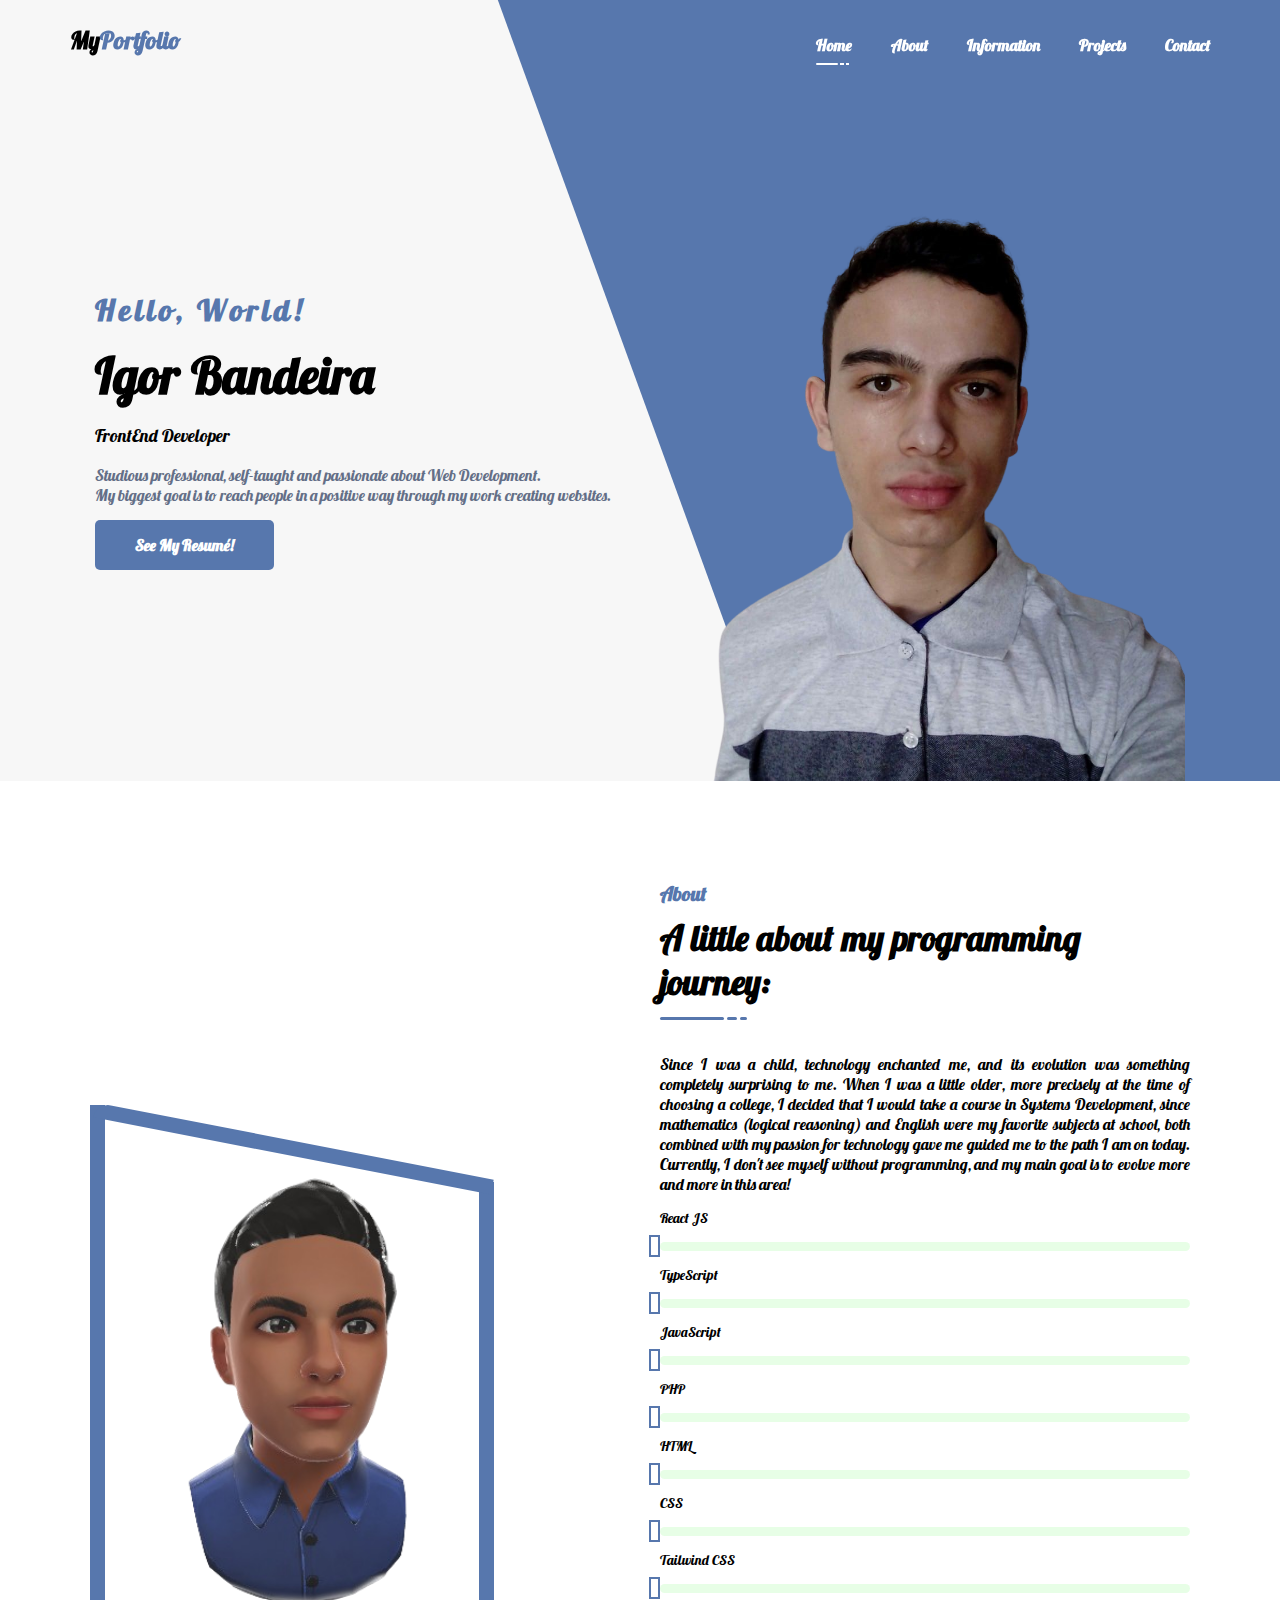
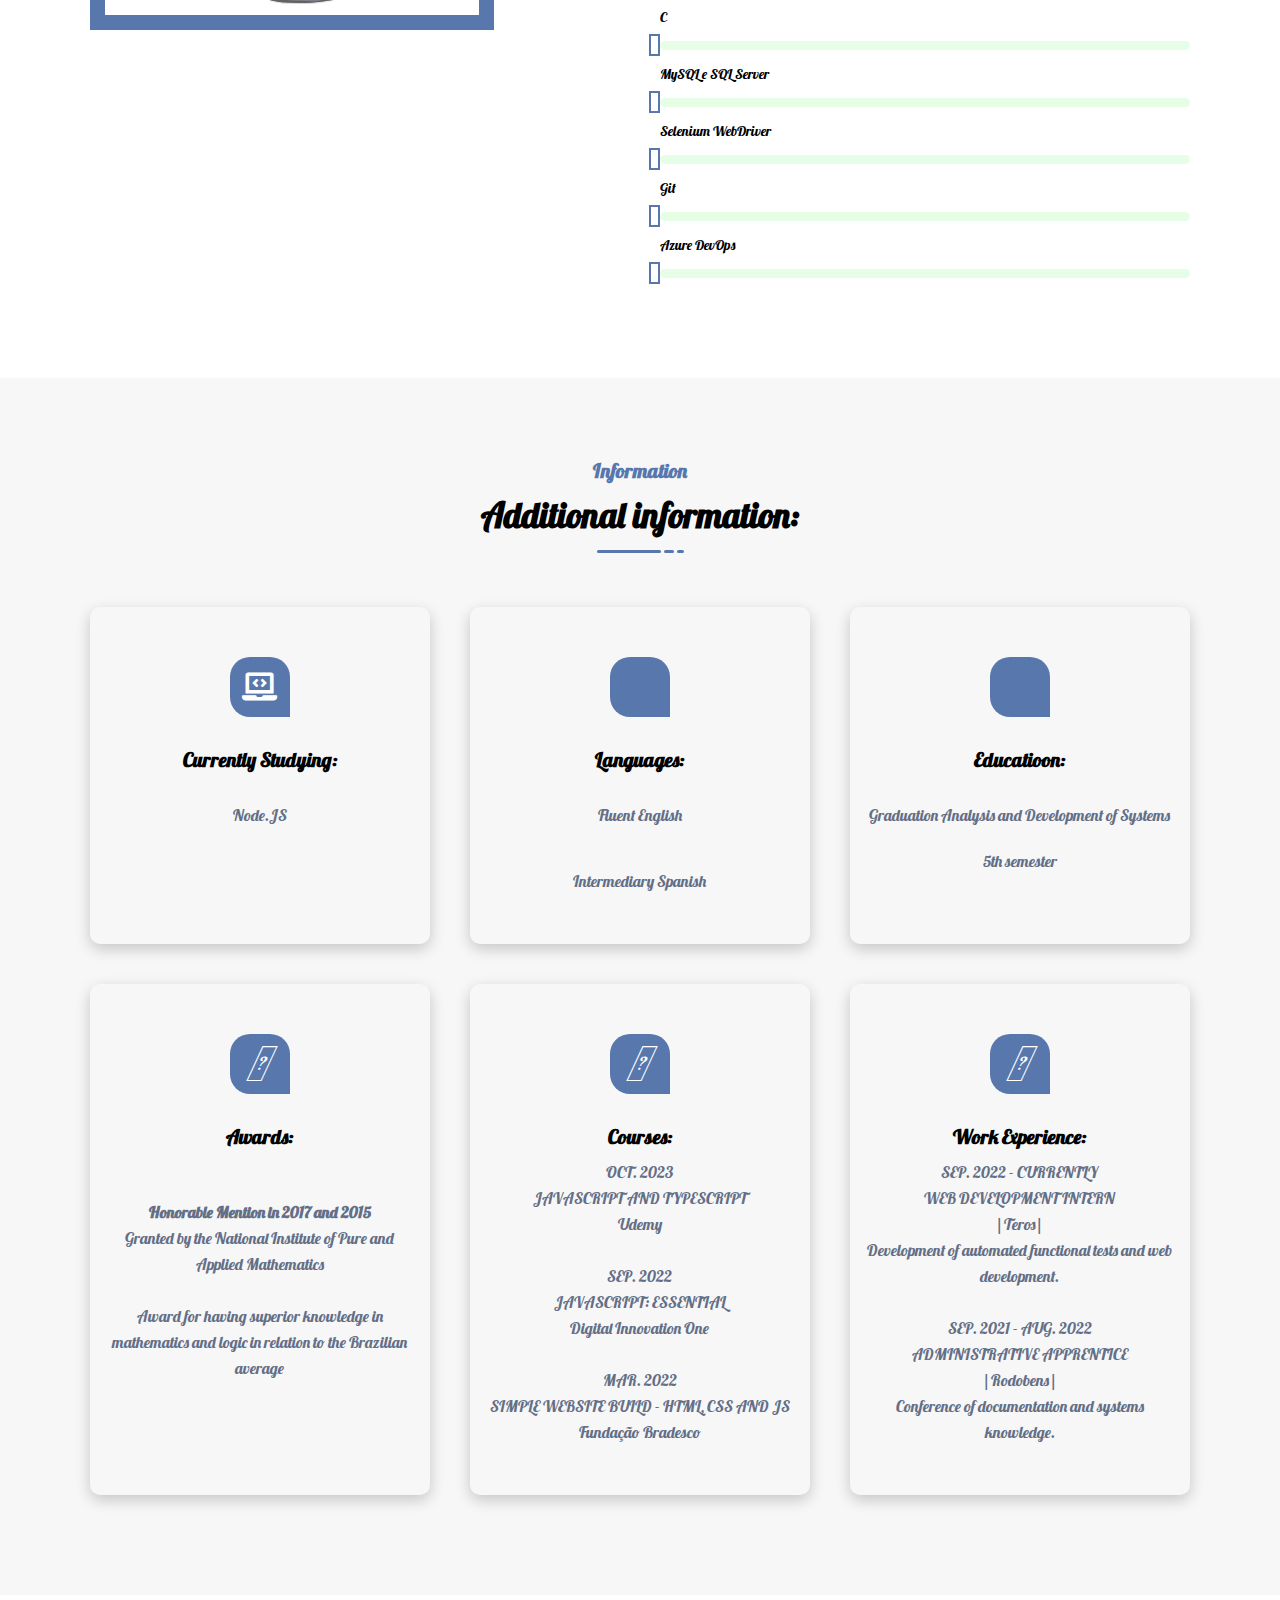
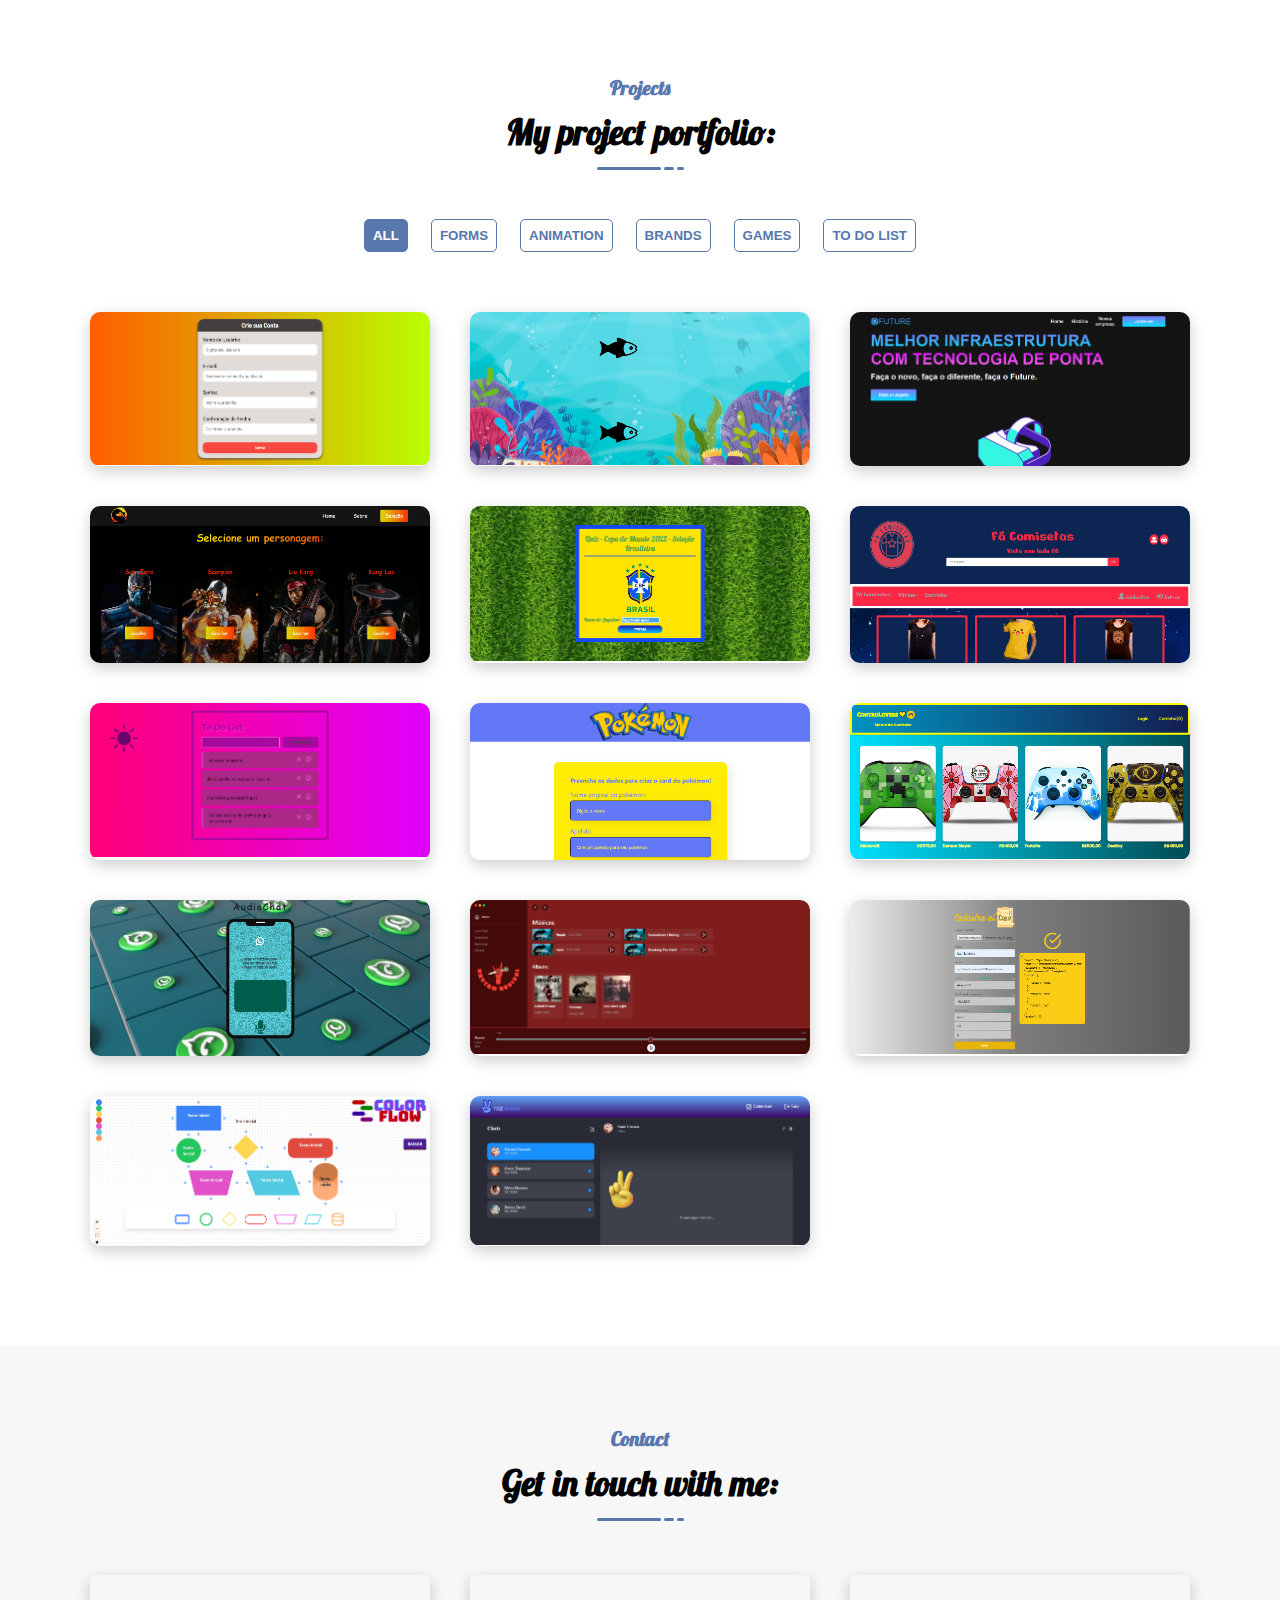
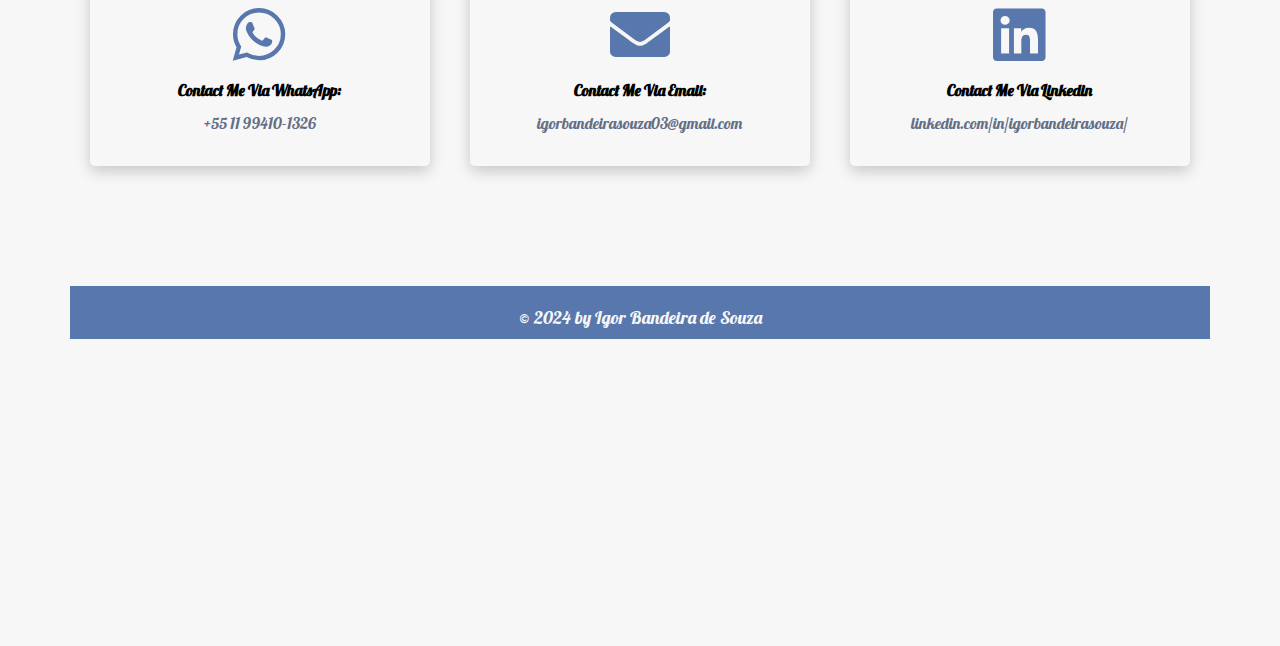
==== eng/index.html @ 132de0dc "Portfolio" ====
<!DOCTYPE html>
<html lang="pt-br">
  <head>
    <meta charset="UTF-8" />
    <meta http-equiv="X-UA-Compatible" content="IE=edge" />
    <meta name="viewport" content="width=device-width, initial-scale=1.0" />
    <link rel="icon" type="image/png" sizes="16x16" href="../assets/favicon-32x32.png">
   <title>My Portfolio</title>
    <link
      rel="stylesheet"
      href="https://cdnjs.cloudflare.com/ajax/libs/font-awesome/5.15.4/css/all.min.css"
    />
    <link rel="stylesheet" href="../style.css" />
  </head>
  <body>
    <!--===== Navbar Start =====-->
    <nav class="navbar">
      <div class="container">
        <div class="row justify-content-between">
          <div class="logo">
            <a href="#">My<span>Portfolio</span></a>
          </div>
          <div id="language-selector" style="margin-left: -10px">
            <a href="../index.html">
              <img src="https://images.emojiterra.com/twitter/v14.0/1024px/1f1e7-1f1f7.png" alt="" style="height: 30px">
            </a>
            <a href="#">
              <img src="https://s.w.org/images/core/emoji/13.0.1/svg/1f1fa-1f1f8.svg" alt="" style="height: 30px">
            </a>
          </div>
          <div class="links">
            <ul class="menu">
              <li class="nav-item">
                <a href="#home" class="nav-link active">Home <span></span></a>
              </li>
              <li class="nav-item">
                <a href="#about" class="nav-link">About <span></span></a>
              </li>
              <li class="nav-item">
                <a href="#information" class="nav-link">Information <span></span></a>
              </li>
              <li class="nav-item">
                <a href="#portfolio" class="nav-link">Projects <span></span></a>
              </li>
              <li class="nav-item">
                <a href="#contact" class="nav-link">Contact <span></span></a>
              </li>
            </ul>
          </div>
          <div class="menu-btn">
            <i class="fas fa-bars"></i>
          </div>
        </div>
      </div>
    </nav>
    <!--===== Home Section Start =====-->
    <section class="home-section" id="home">
      <ul class="header-social">
        <!--===== Header Social =====-->
        <li>
          <a href="https://github.com/IgorBandeira" target="_blank"><i class="fab fa-github"></i></a>
        </li>
        <li>
          <a href="http://linkedin.com/in/igorbandeirasouza/" target="_blank"><i class="fab fa-linkedin"></i></a>
        </li>
        <li>
          <a href="https://wa.me/5511994101326" target="_blank"><i class="fab fa-whatsapp"></i></a>
        </li>
        <li>
          <a href="mailto:igorbandeirasouza03@gmail.com"  target="_blank"><i class="fa-solid fa-envelope"></i></fa-solid></a>
        </li>
      </ul>
      <div class="container">
        <div class="row align-items-center">
          <div class="home-text">
            <h4>Hello, World!</h4>
            <h1>Igor Bandeira</h1>
            <span>FrontEnd Developer</span>
            <p>
              Studious professional, self-taught and passionate about Web Development.
              <br />
              My biggest goal is to reach people in a positive way through my work creating websites.
            </p>
            <a
              href="../assets/portfolio/Igor Bandeira Résumé.pdf"
              target="_blank"
              class="btn btn-1"
              >See my resumé!</a
            >
          </div>
          <div class="home-image">
            <div class="img-box">
              <img src="../assets/Profile.png" alt="" />
            </div>
          </div>
        </div>
      </div>
      <div class="header-hero-shape"></div>
      <!--===== Hero Shape =====-->
    </section>
    <!--===== Home Section End =====-->
    <!--===== About Section Start =====-->
    <section class="about-section section-padding" id="about">
      <div class="container">
        <div class="row align-items-center justify-content-center">
          <div class="about-image">
            <div class="img-box">
              <img src="../assets/Animated.png" alt="" />
              <div class="about-shape"></div>
            </div>
          </div>
          <div class="about-content">
            <div class="section-title">
              <h5 class="sub-title">About</h5>
              <h3 class="main-title">
                A little about my programming journey:              </h3>
              <ul class="line">
                <li></li>
                <li></li>
                <li></li>
              </ul>
            </div>
            <!--===== Section Title =====-->
            <p>
              Since I was a child, technology enchanted me, and its evolution was something completely surprising to me. When I was a little older, more precisely at the time of choosing a college, I decided that I would take a course in Systems Development, since mathematics (logical reasoning) and English were my favorite subjects at school, both combined with my passion for technology gave me guided me to the path I am on today. Currently, I don't see myself without programming, and my main goal is to evolve more and more in this area!
            </p>
            <div class="about-skills">

            <div class="skill-item">
              <div class="skill-header">
                <h6 class="skill-title">React JS</h6>
                <div class="skill-percentage">
                </div>
              </div>
              <div class="skill-bar">
                <div class="bar-inner">
                  <div class="bar progress-line" data-progress="75%"></div>
                </div>
              </div>
            </div>
            <!--===== Skill Item =====-->
            <div class="skill-item">
              <div class="skill-header">
                <h6 class="skill-title">TypeScript</h6>
                <div class="skill-percentage">
                </div>
              </div>
              <div class="skill-bar">
                <div class="bar-inner">
                  <div class="bar progress-line" data-progress="65%"></div>
                </div>
              </div>
            </div>
              <!--===== Skill Item =====-->
              <div class="skill-item">
                <div class="skill-header">
                  <h6 class="skill-title">JavaScript</h6>
                  <div class="skill-percentage">
                  </div>
                </div>
                <div class="skill-bar">
                  <div class="bar-inner">
                    <div class="bar progress-line" data-progress="80%"></div>
                  </div>
                </div>
              </div>
              <!--===== Skill Item =====-->
              <div class="skill-item">
                <div class="skill-header">
                  <h6 class="skill-title">PHP</h6>
                  <div class="skill-percentage">
                  </div>
                </div>
                <div class="skill-bar">
                  <div class="bar-inner">
                    <div class="bar progress-line" data-progress="60%"></div>
                  </div>
                </div>
              </div>
            <!--===== Skill Item =====-->
              <div class="skill-item">
                <div class="skill-header">
                  <h6 class="skill-title">HTML</h6>
                  <div class="skill-percentage">
                  </div>
                </div>
                <div class="skill-bar">
                  <div class="bar-inner">
                    <div class="bar progress-line" data-progress="80%"></div>
                  </div>
                </div>
              </div>
              <!--===== Skill Item =====-->
              <div class="skill-item">
                <div class="skill-header">
                  <h6 class="skill-title">CSS</h6>
                  <div class="skill-percentage">
                  </div>
                </div>
                <div class="skill-bar">
                  <div class="bar-inner">
                    <div class="bar progress-line" data-progress="80%"></div>
                  </div>
                </div>
              </div>
              <!--===== Skill Item =====-->
              <div class="skill-item">
                <div class="skill-header">
                  <h6 class="skill-title">Tailwind CSS</h6>
                  <div class="skill-percentage">
                  </div>
                </div>
                <div class="skill-bar">
                  <div class="bar-inner">
                    <div class="bar progress-line" data-progress="70%"></div>
                  </div>
                </div>
              </div>
              <!--===== Skill Item =====-->
              <div class="skill-item">
                <div class="skill-header">
                  <h6 class="skill-title">C</h6>
                  <div class="skill-percentage">
                  </div>
                </div>
                <div class="skill-bar">
                  <div class="bar-inner">
                    <div class="bar progress-line" data-progress="75%"></div>
                  </div>
                </div>
              </div>
              <!--===== Skill Item =====-->
              <div class="skill-item">
                <div class="skill-header">
                  <h6 class="skill-title">MySQL e SQL Server</h6>
                  <div class="skill-percentage">
                  </div>
                </div>
                <div class="skill-bar">
                  <div class="bar-inner">
                    <div class="bar progress-line" data-progress="75%"></div>
                  </div>
                </div>
              </div>
              <!--===== Skill Item =====-->
              <div class="skill-item">
                <div class="skill-header">
                  <h6 class="skill-title">Selenium WebDriver</h6>
                  <div class="skill-percentage">
                  </div>
                </div>
                <div class="skill-bar">
                  <div class="bar-inner">
                    <div class="bar progress-line" data-progress="75%"></div>
                  </div>
                </div>
              </div>
              <!--===== Skill Item =====-->
              <div class="skill-item">
                <div class="skill-header">
                  <h6 class="skill-title">Git</h6>
                  <div class="skill-percentage">
                  </div>
                </div>
                <div class="skill-bar">
                  <div class="bar-inner">
                    <div class="bar progress-line" data-progress="85%"></div>
                  </div>
                </div>
              </div>
              <!--===== Skill Item =====-->
              <div class="skill-item">
                <div class="skill-header">
                  <h6 class="skill-title">Azure DevOps</h6>
                  <div class="skill-percentage">
                  </div>
                </div>
                <div class="skill-bar">
                  <div class="bar-inner">
                    <div class="bar progress-line" data-progress="70%"></div>
                  </div>
                </div>
              </div>
              <!--===== Skill Item =====-->
            </div>
          </div>
        </div>
      </div>
    </section>
    <!--===== About Section End =====-->
    <!--===== Services Section Start =====-->
    <section class="service-section section-padding" id="information">
      <div class="container">
        <div class="row">
          <div class="section-title text-align">
            <h5 class="sub-title">Information</h5>
            <h3 class="main-title">Additional information:</h3>
            <ul class="line">
              <li></li>
              <li></li>
              <li></li>
            </ul>
          </div>
        </div>
        <div class="row">
          <!--===== Service Item Start =====-->
          <div class="service-item">
            <div class="service-item-inner">
              <div class="icon">
                <i class="fas fa-laptop-code"></i>
              </div>
              <h3>Currently studying:</h3>
          <img
            src="https://brasilcloud.com.br/wp-content/uploads/2017/07/nodejs.png"
            alt="" style="height: 50px"
          />
          <p>
           Node.JS
          </p>
            </div>
          </div>
          <!--===== Service Item End =====-->
          <!--===== Service Item Start =====-->
          <div class="service-item">
            <div class="service-item-inner">
              <div class="icon">
                <i class="fa-solid fa-earth-europe"></i></fa-solid>
              </div>
              <h3>Languages:</h3>
                <img
                src="https://s.w.org/images/core/emoji/13.0.1/svg/1f1fa-1f1f8.svg"
                alt="" style="height: 20px"
              />
              <p>
              Fluent English
              </p>
              <br>
              <img
              src="https://images.emojiterra.com/twitter/v14.0/512px/1f1ea-1f1f8.png"
              alt="" style="height: 20px"
            />
            <p>
              Intermediary Spanish
            </p>
            </div>
          </div>
          <!--===== Service Item End =====-->
          <!--===== Service Item Start =====-->
          <div class="service-item">
            <div class="service-item-inner">
              <div class="icon">
                <i class="fa-solid fa-building-columns"></i>
              </div>
              <h3>Educatioon:</h3>
             <a href="http://gru.ifsp.edu.br/" target="_blank"><img
              src="https://gru.ifsp.edu.br/assets/logos/Guarulhos-02.jpg"
              alt="" style="height: 80px"
              /></a>
            <p>
            Graduation Analysis and Development of Systems
            </p>
            <br>
            <p>
              5th semester
            </p>
            </div>
          </div>
          <!--===== Service Item End =====-->
          <!--===== Service Item Start =====-->
          <div class="service-item">
            <div class="service-item-inner">
              <div class="icon">
                <i class="fa-solid fa-award"></i>
              </div>
              <h3>Awards:</h3>
              <a href="http://www.obmep.org.br/" target="_blank"><img
              src="https://www.infoescola.com/wp-content/uploads/2017/02/OBMEP-2017.jpg"
              alt="" style="height: 80px"
              /></a>
            <br>
            <br>
              <p>
                <strong>Honorable Mention in 2017 and 2015</strong>
                <br>
                Granted by the National Institute of Pure and Applied Mathematics               
                <br>
                <br>
                Award for having superior knowledge in mathematics and logic in relation to the Brazilian average
              </p>
            </div>
          </div>
          <!--===== Service Item End =====-->
          <!--===== Service Item Start =====-->
          <div class="service-item">
            <div class="service-item-inner">
              <div class="icon">
                <i class="fa-solid fa-book-open"></i>
              </div>
              <h3>Courses:</h3>
              <p>
                OCT. 2023
                <br>
                JAVASCRIPT AND TYPESCRIPT
                <br>
                Udemy
                <br>
                <br>
                SEP. 2022
                <br>
                JAVASCRIPT: ESSENTIAL
                <br>
                Digital Innovation One
                <br>
                <br>
                MAR. 2022
                <br>
                SIMPLE WEBSITE BUILD - HTML, CSS AND JS
                <br>
                Fundação Bradesco
              </p>
            </div>
          </div>
          <!--===== Service Item End =====-->
          <!--===== Service Item Start =====-->
          <div class="service-item">
            <div class="service-item-inner">
              <div class="icon">
                <i class="fa-solid fa-suitcase"></i>
              </div>
              <h3>Work Experience:</h3>
              <p>
                SEP. 2022 - CURRENTLY
                <br>
                WEB DEVELOPMENT INTERN
                <br>
                |Teros|
                <br>
                Development of automated functional tests and web
development.
                <br>
                <br>
                SEP. 2021 - AUG. 2022
                <br>
                ADMINISTRATIVE APPRENTICE
                <br>
                |Rodobens|
                <br>
                Conference of documentation and systems
                knowledge.
              </p>
            </div>
          </div>
          <!--===== Service Item End =====-->
        </div>
      </div>
    </section>
    <!--===== Services Section End =====-->
    <!--===== Portfolio Section Start =====-->
    <section class="portfolio section-padding" id="portfolio">
      <div class="container">
        <div class="row">
          <div class="section-title text-align">
            <h5 class="sub-title">Projects</h5>
            <h3 class="main-title">My project portfolio:</h3>
            <ul class="line">
              <li></li>
              <li></li>
              <li></li>
            </ul>
          </div>
          <!--===== Section Title =====-->
        </div>
        <div class="row">
          <div class="portfolio-filter">
            <button type="button" class="active" data-filter="all">All</button>
            <button type="button" data-filter="form">Forms</button>
            <button type="button" data-filter="animation">Animation</button>
            <button type="button" data-filter="brands">Brands</button>
            <button type="button" data-filter="games">Games</button>
            <button type="button" data-filter="todolists">To Do List</button>
          </div>
        </div>
        <div class="row">
          <!--===== portfolio-item start =====-->
          <div class="portfolio-item" data-category="form">
            <div class="portfolio-item-inner">
              <div class="portfolio-img">
                <img src="../assets/portfolio/Form.png" alt="" />
              </div>
              <div class="portfolio-info">
                <a href="https://igorbandeira.github.io/Formulario-Interativo/" target="_blank"> <h4>Formulário Interativo</h4></a>
                <div class="icon">
                  <i class="fa fa-search"></i>
                </div>
              </div>
            </div>
          </div>
          <!--===== portfolio-item end =====-->
          <!--===== portfolio-item start =====-->
          <div class="portfolio-item" data-category="animation">
            <div class="portfolio-item-inner">
              <div class="portfolio-img">
                <img src="../assets/portfolio/Fish-animation.png" alt="" />
              </div>
              <div class="portfolio-info">
                <a href="https://igorbandeira.github.io/Fish-Animation/" target="_blank"> <h4>Fish-Animation</h4></a>
                <div class="icon">
                  <i class="fa fa-search"></i>
                </div>
              </div>
            </div>
          </div>
          <!--===== portfolio-item end =====-->
          <!--===== portfolio-item start =====-->
          <div class="portfolio-item" data-category="brands">
            <div class="portfolio-item-inner">
              <div class="portfolio-img">
                <img src="../assets/portfolio/Website-Future.png" alt="" />
              </div>
              <div class="portfolio-info">
                <a href="https://igorbandeira.github.io/ResponsiveWebsite-Future/index.html" target="_blank"> <h4>Website-FUTURE</h4></a>
                <div class="icon">
                  <i class="fa fa-search"></i>
                </div>
              </div>
            </div>
          </div>  
          <!--===== portfolio-item end =====-->
          <!--===== portfolio-item start =====-->
          <div class="portfolio-item" data-category="games">
            <div class="portfolio-item-inner">
              <div class="portfolio-img">
                <img src="../assets/portfolio/SmoothScrolling.png" alt="" />
              </div>
              <div class="portfolio-info">
                <a href="https://igorbandeira.github.io/Scroll-Website-MK/" target="_blank"> <h4>Scroll-Website-MK</h4></a>
                <div class="icon">
                  <i class="fa fa-search"></i>
                </div>
              </div>
            </div>
          </div>
          <!--===== portfolio-item end =====-->
          <!--===== portfolio-item start =====-->
          <div class="portfolio-item" data-category="games">
            <div class="portfolio-item-inner">
              <div class="portfolio-img">
                <img src="../assets/portfolio/Quiz_Copa.png" alt="" />
              </div>
              <div class="portfolio-info">
                <a href="https://copamundo2022.000webhostapp.com" target="_blank"> <h4>Quiz Copa do Mundo de 2022</h4></a>
                <div class="icon">
                  <i class="fa fa-search"></i>
                </div>
              </div>
            </div>
          </div>
          <!--===== portfolio-item end =====-->
          <!--===== portfolio-item start =====-->
          <div class="portfolio-item" data-category="brands">
            <div class="portfolio-item-inner">
              <div class="portfolio-img">
                <img src="../assets/portfolio/Loja - Fã Camisetas.png" alt="" />
              </div>
              <div class="portfolio-info">
                <a href="https://fa-camisetas10.000webhostapp.com" target="_blank"> <h4>Loja - Fã Camisetas</h4></a>
                <div class="icon">
                  <i class="fa fa-search"></i>
                </div>
              </div>
            </div>
          </div>
          <!--===== portfolio-item end =====-->
          <!--===== portfolio-item start =====-->
          <div class="portfolio-item" data-category="todolists">
            <div class="portfolio-item-inner">
              <div class="portfolio-img">
                <img src="../assets/portfolio/To Do List purple.png" alt="" />
              </div>
              <div class="portfolio-info">
                <a href="https://todolist-purple.vercel.app" target="_blank"> <h4>To Do List purple</h4></a>
              <div class="icon">
                <i class="fa fa-search"></i>
              </div>
            </div>
          </div>
        </div>
           <!--===== portfolio-item end =====-->
          <!--===== portfolio-item start =====-->
          <div class="portfolio-item" data-category="games">
            <div class="portfolio-item-inner">
              <div class="portfolio-img">
                <img src="../assets/portfolio/PokéRegistro.png" alt="" />
              </div>
              <div class="portfolio-info">
                <a href="https://poke-registro.vercel.app" target="_blank"> <h4>PokéRegistro</h4></a>
              <div class="icon">
                <i class="fa fa-search"></i>
              </div>
            </div>
          </div>
        </div>
           <!--===== portfolio-item end =====-->
              <!--===== portfolio-item start =====-->
          <div class="portfolio-item" data-category="brands">
            <div class="portfolio-item-inner">
              <div class="portfolio-img">
                <img src="../assets/portfolio/ControLovers.png" alt="" />
              </div>
              <div class="portfolio-info">
                <a href="https://controlovers.netlify.app/" target="_blank"> <h4>ControLovers</h4></a>
              <div class="icon">
                <i class="fa fa-search"></i>
              </div>
            </div>
          </div>
        </div>
           <!--===== portfolio-item end =====-->
           <!--===== portfolio-item start =====-->
          <div class="portfolio-item" data-category="brands">
            <div class="portfolio-item-inner">
              <div class="portfolio-img">
                <img src="../assets/portfolio/AudioChat.png" alt="" />
              </div>
              <div class="portfolio-info">
                <a href="https://audiochat-whatsapp.vercel.app/" target="_blank"> <h4>AudioChat</h4></a>
              <div class="icon">
                <i class="fa fa-search"></i>
              </div>
            </div>
          </div>
        </div>
        <!--===== portfolio-item start =====-->
        <div class="portfolio-item" data-category="brands">
          <div class="portfolio-item-inner">
            <div class="portfolio-img">
              <img src="../assets/portfolio/Rhythm Revival.png" alt="" />
            </div>
            <div class="portfolio-info">
              <a href="https://rhythmrevival.vercel.app/" target="_blank"> <h4>Rhythm Revival</h4></a>
            <div class="icon">
              <i class="fa fa-search"></i>
            </div>
          </div>
        </div>
      </div>
        <!--===== portfolio-item start =====-->
        <div class="portfolio-item" data-category="form">
          <div class="portfolio-item-inner">
            <div class="portfolio-img">
              <img src="../assets/portfolio/CadastraAiDev.png" alt="" />
            </div>
            <div class="portfolio-info">
              <a href="https://cadastra-ai-dev.vercel.app" target="_blank"> <h4>Cadastra Aí Dev</h4></a>
            <div class="icon">
              <i class="fa fa-search"></i>
            </div>
          </div>
        </div>
      </div>
      <!--===== portfolio-item start =====-->
      <div class="portfolio-item" data-category="brands">
        <div class="portfolio-item-inner">
          <div class="portfolio-img">
            <img src="../assets/portfolio/ColorFlow.png" alt="" />
          </div>
          <div class="portfolio-info">
            <a href="https://colorflow.vercel.app" target="_blank"> <h4>ColorFlow</h4></a>
          <div class="icon">
            <i class="fa fa-search"></i>
          </div>
        </div>
      </div>
      </div>
      <!--===== portfolio-item start =====-->
      <div class="portfolio-item" data-category="brands">
        <div class="portfolio-item-inner">
          <div class="portfolio-img">
            <img src="../assets/portfolio/TalkBuddies.png" alt="" />
          </div>
          <div class="portfolio-info">
            <a href="https://talkbuddies.vercel.app" target="_blank"> <h4>Talk Buddies</h4></a>
           <div class="icon">
            <i class="fa fa-search"></i>
           </div>
          </div>
         </div>
        </div>
      <!--===== portfolio-item end =====-->
        </div>
      </div>
    </div>
   </div>
  </div>
  </section>
    <!--===== Portfolio Section End =====-->
    <!--===== Contact Section Start =====-->
    <section class="contact-section section-padding" id="contact">
      <div class="container">
        <div class="row">
          <div class="section-title text-align">
            <h5 class="sub-title">Contact</h5>
            <h3 class="main-title">Get in touch with me:</h3>
            <ul class="line">
              <li></li>
              <li></li>
              <li></li>
            </ul>
          </div>
          <!--===== Section Title =====-->
        </div>
        <div class="row">
          <!--===== contact item start =====-->
          <div class="contact-item">
            <div class="contact-item-inner">
              <a href="https://wa.me/5511994101326" target="_blank"><i class="fab fa-whatsapp" style="font-size: 60px"></i></a>
              <span>Contact me via WhatsApp:</span>
              <p>+55 11 99410-1326</p>
            </div>
          </div>
          <!--===== contact item end =====-->
          <!--===== contact item start =====-->
          <div class="contact-item">
            <div class="contact-item-inner">
              <a href="mailto:igorbandeirasouza03@gmail.com"  target="_blank"> <i class="fas fa-envelope" style="font-size: 60px"></i></a>
              <span>Contact me via Email:</span>
              <p>igorbandeirasouza03@gmail.com</p>
            </div>
          </div>
          <!--===== contact item end =====-->
          <!--===== contact item start =====-->
          <div class="contact-item">
            <div class="contact-item-inner">
              <a href="http://linkedin.com/in/igorbandeirasouza/" target="_blank"><i class="fab fa-linkedin" style="font-size: 60px"></i></a>
              <span>Contact me via Linkedin</span>
              <p>linkedin.com/in/igorbandeirasouza/</p>
            </div>
          </div>
        </div>
    <!--===== contact item end =====-->
    <!--===== Footer Section Start =====-->
    <footer class="footer">
      <div class="container">
        <div class="row justify-content-center">
          <p class="copyright-text">&copy; 2024 by Igor Bandeira de Souza</p>
        </div>
      </div>
    </footer>
    <!--===== Footer Section End =====-->
          <!--===== Lightbox Start =====-->
          <div class="lightbox">
            <div class="lightbox-content">
                <div class="lightbox-close">&times;</div>
                <img src="../assets/portfolio/Form.png" onclick="nextItem()" class="lightbox-img" alt="">
                <div class="lightbox-caption">
                    <div class="caption-text"></div>
                    <div class="caption-counter"></div>
                </div>
            </div>
            <div class="lightbox-controls">
                <div class="prev-item" onclick="prevItem()"><i class="fa fa-angle-left"></i></div>
                <div class="next-item" onclick="nextItem()"><i class="fa fa-angle-right"></i></div>
            </div>
        </div>
        <!--===== Lightbox End =====-->
    <script src="../main.js"></script>
    <script
    src="https://kit.fontawesome.com/f77927e0e6.js"
    crossorigin="anonymous"
  ></script>
  </body>
</html>
---- style.css ----
@import url("https://fonts.googleapis.com/css2?family=Lobster&family=Signika+Negative&display=swap");
html {
  scroll-behavior: smooth;
}
:root {
  --main-color: #5777ad;
  --shadow-black-100: 0 5px 15px rgba(0, 0, 0, 0.2);
  --black-900: #000;
  --black-400: #646f87;
  --black-100: #f7f7f7;
  --white: #fff;
  --black-alpha-100: rgba(0, 0, 0, 0.05);
}
body {
  font-family: "Lobster", cursive;
  font-size: 16px;
  font-weight: normal;
  overflow-x: hidden;
  background-color: var(--white);
}
* {
  margin: 0;
  padding: 0;
  box-sizing: border-box;
  text-decoration: none;
}
ul {
  list-style: none;
}
img {
  vertical-align: middle;
}
.container {
  max-width: 1140px;
  margin: auto;
}
.row {
  display: flex;
  flex-wrap: wrap;
}
.justify-content-center {
  justify-content: center;
}
.justify-content-between {
  justify-content: space-between;
}
.align-items-center {
  align-items: center;
}
.btn-1 {
  background-color: var(--main-color);
  padding: 15px 40px;
  border: none;
  color: var(--white);
  border-radius: 5px;
  font-size: 16px;
  text-transform: capitalize;
  font-weight: 600;
  transition: all 0.3s ease-out;
}
.btn-1:hover {
  color: var(--white);
  background-color: rgba(0, 167, 142, 0.7);
}
.btn-2 {
  background-color: var(--white);
  padding: 15px 40px;
  border: none;
  color: var(--main-color);
  border-radius: 5px;
  font-size: 16px;
  text-transform: capitalize;
  font-weight: 600;
  border: 1px solid var(--main-color);
  transition: all 0.3s ease-out;
}
.btn-2:hover {
  color: var(--white);
  background-color: var(--main-color);
  border: none;
}
.section-padding {
  padding: 80px 0;
}
.text-align {
  text-align: center;
}
.section-title {
  flex: 0 0 100%;
  max-width: 100%;
  margin-bottom: 30px;
}
.section-title .sub-title {
  font-size: 20px;
  font-weight: 600;
  color: var(--main-color);
}
.section-title .main-title {
  font-size: 35px;
  font-weight: 600;
  margin-top: 10px;
}
.section-title .line {
  padding-top: 0px;
}
.section-title .line li {
  display: inline-block;
  background-color: var(--main-color);
  border-radius: 50px;
  height: 3px;
}
.section-title .line li:nth-of-type(1) {
  width: 64px;
}
.section-title .line li:nth-of-type(2) {
  width: 10px;
}
.section-title .line li:nth-of-type(3) {
  width: 7px;
}

/*===== Navbar =====*/
.navbar {
  position: fixed;
  z-index: 999;
  width: 100%;
  padding: 25px;
  transition: all 0.5s ease;
}
.navbar.sticky {
  padding: 12px 25px;
  background-color: var(--white);
  box-shadow: var(--shadow-black-100);
}
.navbar .logo a {
  font-size: 24px;
  color: var(--black-900);
  font-weight: 600;
  text-transform: capitalize;
}
.navbar .logo a span {
  color: var(--main-color);
}
.navbar .menu .nav-item {
  display: inline-block;
  position: relative;
  margin-left: 36px;
}
.navbar .menu .nav-item .nav-link {
  color: var(--white);
  font-size: 16px;
  font-weight: 600;
  display: block;
  text-transform: capitalize;
  padding: 10px 0;
}
.navbar.sticky .menu .nav-item .nav-link {
  color: var(--main-color);
}
.navbar .nav-item .nav-link span {
  width: 0;
  height: 2px;
  background-color: var(--white);
  position: absolute;
  left: 0;
  bottom: 0;
  border-radius: 50px;
  opacity: 0;
  visibility: hidden;
  transition: all 0.3s ease-out 0s;
}
.navbar .nav-item .nav-link span::before {
  position: absolute;
  content: "";
  width: 0;
  height: 2px;
  background-color: var(--white);
  left: 110%;
}
.navbar .nav-item .nav-link span::after {
  position: absolute;
  content: "";
  width: 0;
  height: 2px;
  background-color: var(--white);
  left: 140%;
}
.navbar.sticky .nav-item a span,
.navbar.sticky .nav-item a span::before,
.navbar.sticky .nav-item a span::after {
  background-color: var(--main-color);
}
.navbar .nav-item > .nav-link.active span,
.navbar .nav-item:hover > .nav-link span {
  opacity: 1;
  visibility: visible;
  width: 60%;
}
.navbar .nav-item > .nav-link.active span::before,
.navbar .nav-item:hover > .nav-link span::before {
  width: 20%;
}
.navbar .nav-item > .nav-link.active span::after,
.navbar .nav-item:hover > .nav-link span::after {
  width: 15%;
}
.menu-btn {
  background-color: var(--main-color);
  height: 34px;
  width: 44px;
  box-shadow: var(--shadow-black-100);
  padding: 0;
  border-radius: 5px;
  line-height: 34px;
  text-align: center;
  color: var(--white);
  font-size: 17px;
  display: none;
}
.navbar.sticky .menu-btn {
  color: var(--main-color);
  background-color: var(--white);
}

/*===== Home =====*/
.home-section {
  position: relative;
  background-color: var(--black-100);
  z-index: 1;
  overflow-x: hidden;
  padding-top: 80px;
}
.header-social {
  position: absolute;
  top: 55%;
  left: 50px;
  transform: translateY(-53%);
  border: 2px solid #5777ad;
  border-radius: 50px;
}
.header-social li a {
  font-size: 18px;
  display: block;
  text-align: center;
  padding: 20px 15px;
  color: rgba(100, 111, 135, 0.58);
  transition: all 0.3s ease-out 0s;
}
.header-social li a:hover {
  color: var(--main-color);
}
.home-section .home-text,
.home-section .home-image {
  flex: 0 0 50%;
  max-width: 50%;
  padding: 0 25px;
}
.home-section .home-text h4 {
  font-size: 30px;
  font-weight: 600;
  letter-spacing: 4px;
  color: var(--main-color);
}
.home-section .home-text h1 {
  font-size: 50px;
  font-weight: 700;
  margin-top: 15px;
  color: var(--black-900);
}
.home-section .home-text span {
  font-size: 18px;
  line-height: 28px;
  color: var(--black-900);
  font-weight: 500;
  display: block;
  margin-top: 15px;
}
.home-section .home-text p {
  font-size: 16px;
  color: var(--black-400);
  font-weight: 24px;
  margin-top: 15px;
}
.home-section .home-text .btn {
  display: inline-block;
  margin-top: 15px;
}
.home-section .home-image .img-box img {
  position: relative;
  width: 100%;
  z-index: 789;
}
.header-hero-shape {
  position: absolute;
  top: 0;
  right: 0;
  width: 50%;
  height: 100%;
}
.header-hero-shape::before {
  position: absolute;
  content: "";
  width: 1000%;
  height: 100%;
  background-color: var(--main-color);
  transform: skewX(20deg);
  top: 0;
  left: 0;
}

/*===== About =====*/
.about-section .about-image,
.about-section .about-content {
  flex: 0 0 50%;
  max-width: 50%;
  padding: 20px;
}
.about-section .about-image .img-box {
  position: relative;
}
.about-section .about-image .img-box img {
  max-width: 100%;
  width: 100%;
  z-index: 8;
}
.about-section .about-image .img-box .about-shape {
  width: 404px;
  height: 525px;
  border-left: 15px solid var(--main-color);
  border-bottom: 15px solid var(--main-color);
  position: absolute;
  bottom: 0;
  left: 0;
  z-index: -1;
}
.about-section .about-image .img-box .about-shape::before {
  position: absolute;
  content: "";
  width: 15px;
  height: 85%;
  background-color: var(--main-color);
  bottom: 0;
  right: 0;
}
.about-section .about-image .img-box .about-shape::after {
  position: absolute;
  content: "";
  width: 104%;
  height: 15px;
  background-color: var(--main-color);
  top: 36px;
  right: -2px;
  transform: rotate(11deg);
  border-top-left-radius: 20px;
}
.about-section .about-content p {
  text-align: justify;
}
.skill-item .skill-header {
  position: relative;
}
.skill-item .skill-header .skill-title {
  font-size: 14px;
  font-weight: 500;
  margin-top: 15px;
}
.skill-item .skill-header .skill-percentage {
  position: absolute;
  top: -3px;
  right: 0;
}
.skill-item .skill-header .skill-percentage p {
  font-size: 14px;
  font-weight: 400;
}
.skill-item .skill-bar {
  margin-top: 15px;
}
.skill-item .skill-bar .bar-inner {
  width: 100%;
  height: 9px;
  border-radius: 5px;
  background-color: rgba(33, 243, 26, 0.11);
  position: relative;
}
.skill-item .skill-bar .bar-inner .progress-line {
  position: absolute;
  top: 0;
  left: 0;
  height: 9px;
  border-radius: 5px;
  background-color: var(--main-color);
  width: 0%;
  transition: all 2s ease-out;
}
.skill-item .skill-bar .bar-inner .progress-line::before {
  position: absolute;
  content: "";
  width: 7px;
  height: 18px;
  background-color: var(--white);
  border: 2px solid var(--main-color);
  top: -7px;
  right: 0;
}

/*===== Services =====*/
.service-section {
  min-height: 100vh;
  background-color: var(--black-100);
}
.service-section .service-item {
  flex: 0 0 33.33%;
  max-width: 33.33%;
  padding: 20px;
  display: flex;
  flex-wrap: wrap;
}
.service-section .service-item-inner {
  box-shadow: var(--shadow-black-100);
  padding: 50px 15px;
  border-radius: 10px;
  width: 100%;
  text-align: center;
  transition: all 0.3s ease;
}
.service-section .service-item-inner:hover {
  background-color: var(--main-color);
}
.service-section .service-item-inner .icon {
  height: 60px;
  width: 60px;
  background-color: var(--main-color);
  margin: 0 auto 30px;
  text-align: center;
  font-size: 28px;
  color: var(--white);
  border-radius: 20px;
  border-bottom-right-radius: 0;
  position: relative;
  z-index: 1;
  transition: all 0.3s ease;
}
.service-section .service-item-inner:hover .icon {
  background-color: var(--white);
  color: var(--main-color);
  font-size: 24px;
}
.service-section .service-item-inner .icon i {
  line-height: 60px;
}
.service-section .service-item-inner h3 {
  font-size: 20px;
  font-weight: 600;
  color: var(--black-900);
  margin: 0 0 10px;
  text-transform: capitalize;
  transition: all 0.3s ease;
}
.service-section .service-item-inner:hover h3 {
  color: var(--white);
}
.service-section .service-item-inner p {
  font-size: 16px;
  color: var(--black-400);
  margin: 0;
  line-height: 26px;
  transition: all 0.3s ease;
}
.service-section .service-item-inner:hover p {
  color: var(--black-100);
}

/*===== Portfolio =====*/
.portfolio .portfolio-filter {
  flex: 0 0 100%;
  max-width: 100%;
  padding: 20px;
  text-align: center;
}
.portfolio .portfolio-filter button {
  text-transform: uppercase;
  margin-top: -20px;
  outline: none;
  border: 1px solid;
  border-color: var(--main-color);
  padding: 8px;
  font-weight: 600;
  border-radius: 5px;
  background-color: var(--white);
  margin-right: 20px;
  color: var(--main-color);
  margin-bottom: 20px;
  transition: all 0.3s ease;
}
.portfolio .portfolio-filter button:last-child {
  margin-right: 0;
}
.portfolio .portfolio-filter button:hover,
.portfolio .portfolio-filter button.active {
  color: var(--white);
  background-color: var(--main-color);
}
.portfolio .portfolio-item {
  flex: 0 0 33.33%;
  max-width: 33.33%;
  padding: 20px;
  display: flex;
  flex-wrap: wrap;
}
.portfolio .portfolio-item.hide {
  display: none;
}
.portfolio .portfolio-item.show {
  display: block;
  animation: showItem 0.5s ease;
}
@keyframes showItem {
  0% {
    transform: scale(0.8);
    opacity: 0;
  }
  100% {
    transform: scale(1);
    opacity: 1;
  }
}
.portfolio .portfolio-item-inner {
  width: 100%;
  overflow: hidden;
  border-radius: 10px;
  box-shadow: var(--shadow-black-100);
  cursor: pointer;
  position: relative;
}
.portfolio .portfolio-item-inner .portfolio-img img {
  width: 100%;
  display: block;
}
.portfolio .portfolio-item .portfolio-info {
  position: absolute;
  left: 0;
  top: 0;
  background-color: rgba(0, 0, 0, 0.8);
  z-index: 1;
  height: 100%;
  width: 100%;
  padding: 30px;
  opacity: 0;
  transition: all 0.3s ease;
}
.portfolio .portfolio-item:hover .portfolio-info {
  opacity: 1;
}
.portfolio .portfolio-item .portfolio-info h4 {
  font-size: 18px;
  font-weight: 700;
  color: var(--main-color);
  text-transform: capitalize;
  transform: translateX(-20px);
  transition: all 0.3s ease;
  opacity: 0;
}
.portfolio .portfolio-item:hover .portfolio-info h4 {
  transform: translateX(0px);
  opacity: 1;
}
.portfolio .portfolio-item .portfolio-info .icon {
  height: 40px;
  width: 40px;
  color: var(--white);
  background-color: var(--main-color);
  text-align: center;
  border-radius: 50%;
  position: absolute;
  right: 30px;
  bottom: 30px;
  transform: translateX(20px);
  transition: all 0.3s ease;
  opacity: 0;
}
.portfolio .portfolio-item:hover .portfolio-info .icon {
  transform: translateX(0px);
  opacity: 1;
}
.portfolio .portfolio-item .portfolio-info .icon .fa {
  line-height: 40px;
}

/*===== Lightbox =====*/
.lightbox {
  position: fixed;
  left: 0;
  top: 0;
  width: 100%;
  height: 100%;
  background-color: rgba(0, 0, 0, 0.6);
  z-index: 1000;
  display: none;
  justify-content: center;
  align-items: center;
  cursor: zoom-out;
  padding: 30px;
}
.lightbox.open {
  display: flex;
}
.lightbox .lightbox-content img {
  height: auto;
  width: auto;
  max-width: 100%;
  max-height: 500px;
  cursor: pointer;
  display: block;
  padding: 40px 0 30px;
}
.lightbox .lightbox-content {
  position: relative;
}
.lightbox.open .lightbox-content {
  animation: lightboxImage 0.5s ease;
}
@keyframes lightboxImage {
  0% {
    transform: scale(0.8);
  }
  100% {
    transform: scale(1);
  }
}
.lightbox .lightbox-content .lightbox-close {
  position: absolute;
  height: 40px;
  width: 40px;
  top: 0;
  right: 0;
  font-size: 32px;
  color: var(--white);
  line-height: 40px;
  text-align: right;
}
.lightbox .lightbox-content .lightbox-caption {
  position: absolute;
  left: 0;
  bottom: 0;
  width: 100%;
  display: flex;
  justify-content: space-between;
  font-size: 16px;
  color: var(--white);
  font-weight: 400;
  z-index: -1;
}
.lightbox .lightbox-controls .prev-item,
.lightbox .lightbox-controls .next-item {
  position: absolute;
  height: 40px;
  width: 40px;
  background-color: var(--white);
  border-radius: 50%;
  text-align: center;
  cursor: pointer;
  top: 50%;
  margin-top: -20px;
  z-index: 110;
  transition: all 0.3s ease;
}

.lightbox .lightbox-controls .next-item:hover,
.lightbox .lightbox-controls .prev-item:hover {
  transform: scale(1.1);
}
.lightbox .lightbox-controls .next-item:active,
.lightbox .lightbox-controls .prev-item:active {
  transform: scale(1);
}
.lightbox .lightbox-controls .prev-item {
  left: 30px;
}
.lightbox .lightbox-controls .next-item {
  right: 30px;
}
.lightbox .lightbox-controls .next-item .fa,
.lightbox .lightbox-controls .prev-item .fa {
  font-size: 32px;
  line-height: 40px;
}

/*===== Contact =====*/
.contact-section {
  min-height: 100vh;
  background-color: var(--black-100);
}
.contact-section .contact-item {
  flex: 0 0 33.33%;
  max-width: 33.33%;
  padding: 20px;
  display: flex;
  flex-wrap: wrap;
}
.contact-section .contact-item-inner {
  padding: 30px 15px;
  text-align: center;
  box-shadow: var(--shadow-black-100);
  border-radius: 5px;
  width: 100%;
}
.contact-section .contact-item-inner i {
  font-size: 25px;
  color: var(--main-color);
}
.contact-section .contact-item-inner span {
  display: block;
  font-size: 16px;
  font-weight: 600;
  color: var(--black-900);
  margin: 15px 0 10px;
  text-transform: capitalize;
}
.contact-section .contact-item-inner p {
  font-size: 16px;
  color: var(--black-400);
  line-height: 26px;
  margin: 0;
}

/*Footer*/
footer {
  background-color: var(--main-color);
  margin-top: 100px;
  margin-bottom: -50px;
}
footer .copyright-text {
  padding: 10px 0;
  font-size: 18px;
  color: var(--black-100);
  font-weight: 300;
  margin: 10px 0 0;
}
/*Responsive*/
@media (min-width: 1300px) and (max-width: 1399px) {
  .header-social {
    left: 10px;
  }
}
@media (max-width: 1300px) {
  .header-social {
    display: none;
  }
}
@media (max-width: 991px) {
  .navbar .menu {
    position: fixed;
    left: -100%;
    top: 80px;
    flex-direction: column;
    background-color: var(--main-color);
    width: 100%;
    text-align: center;
    transition: all 0.5s ease;
    box-shadow: 0 10px 27px rgba(0, 0, 0, 0.05);
  }
  .navbar .menu.active {
    left: 0;
  }
  .navbar.sticky .menu {
    background-color: var(--white);
    top: 65px;
  }
  .navbar .menu .nav-item {
    display: block;
    margin: 6px 0;
  }
  .navbar.sticky .menu .nav-item .nav-link {
    color: var(--main-color);
  }
  .navbar .nav-item .nav-link span {
    display: none;
  }
  .navbar .menu-btn {
    display: block;
    z-index: 999;
  }
  .header-social {
    display: block;
    left: 90%;
  }
  .header-hero-shape {
    display: none;
  }
  .home-section .home-image,
  .home-section .home-text {
    flex: 0 0 100%;
    max-width: 100%;
  }
  .home-section .home-image {
    display: flex;
    justify-content: center;
  }
  .home-image .img-box {
    margin-top: 30px;
  }
  .about-section .about-image {
    display: none;
  }
  .about-section .about-content {
    flex: 0 0 75%;
    max-width: 75%;
  }
  .about-section .about-content .section-title {
    text-align: center;
  }
  .pricing .pricing-item,
  .portfolio .portfolio-item,
  .service-section .service-item {
    flex: 0 0 50%;
    max-width: 50%;
  }
}
@media (max-width: 767px) {
  .header-social {
    left: 85%;
  }
  .service-section .service-item,
  .portfolio .portfolio-item,
  .pricing .pricing-item,
  .contact-section .contact-item,
  .contact-section .w-50,
  .about-section .about-content {
    flex: 0 0 100%;
    max-width: 100%;
  }
}
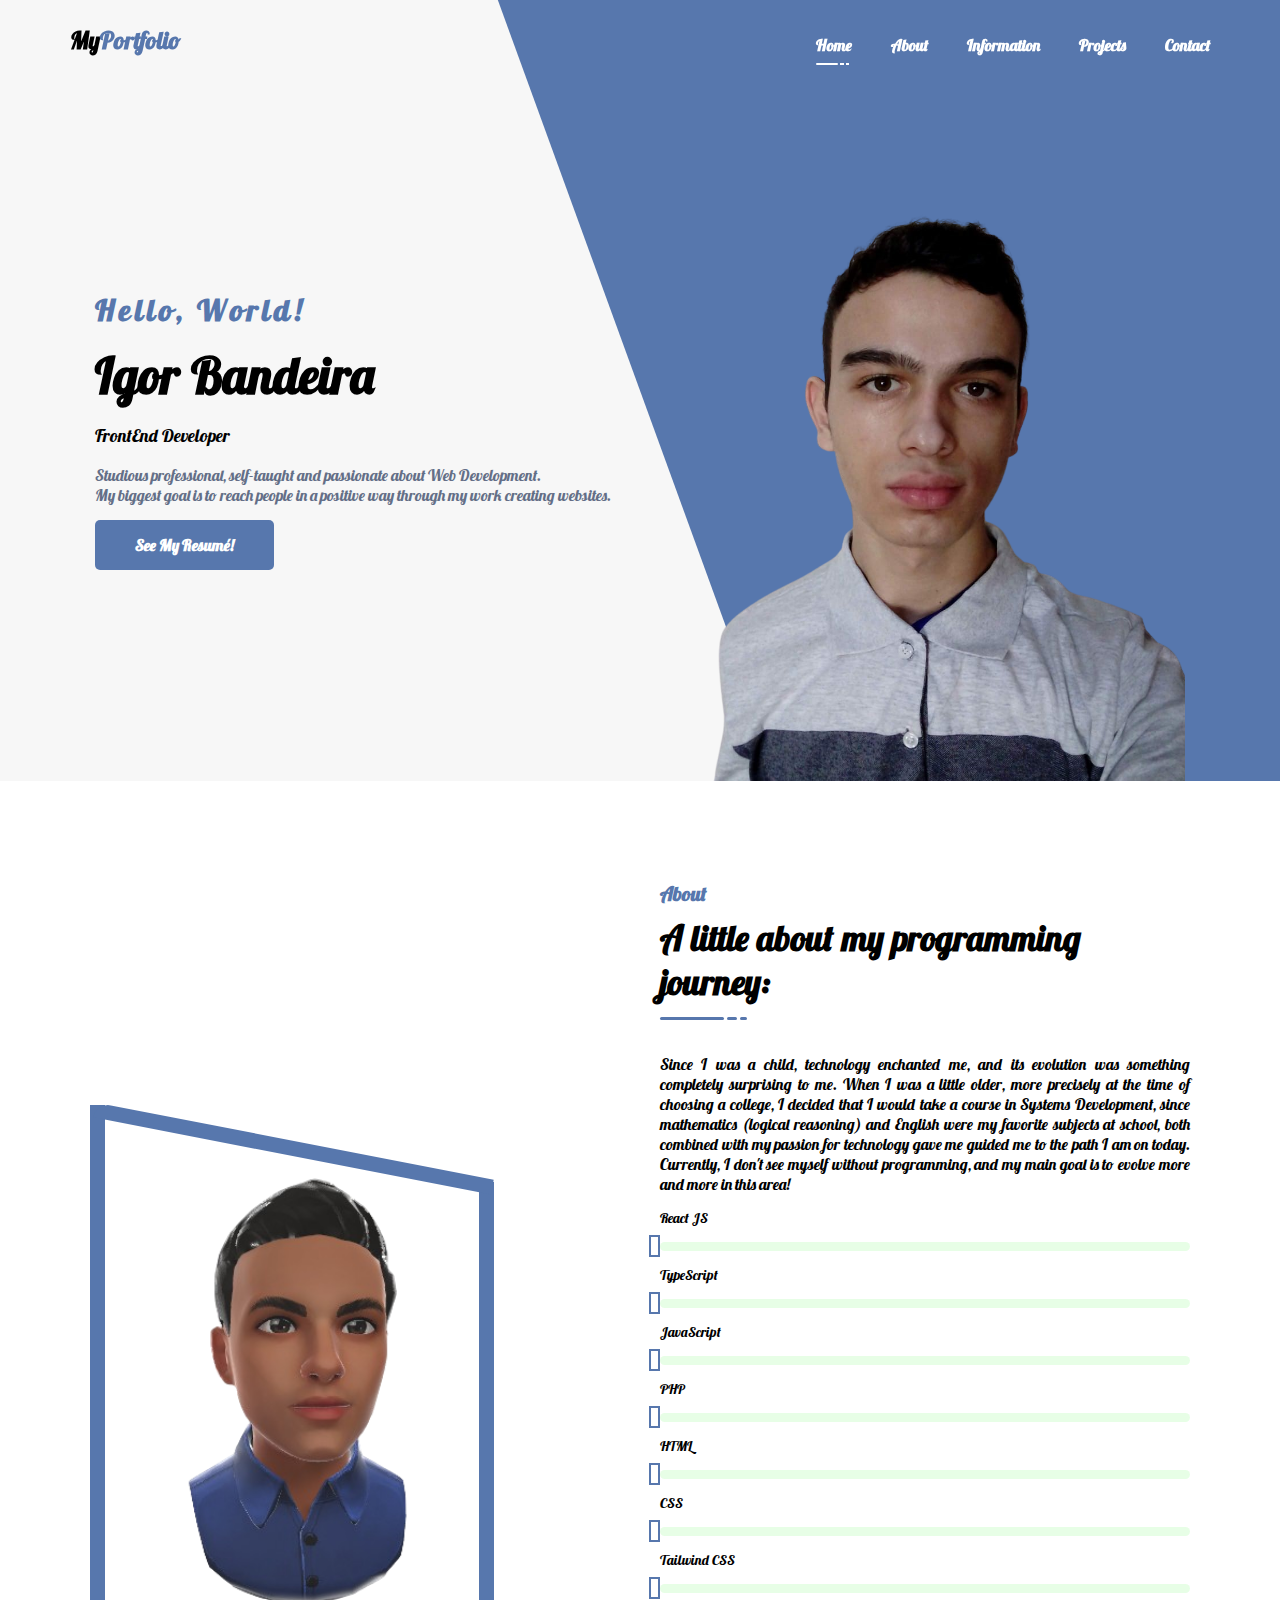
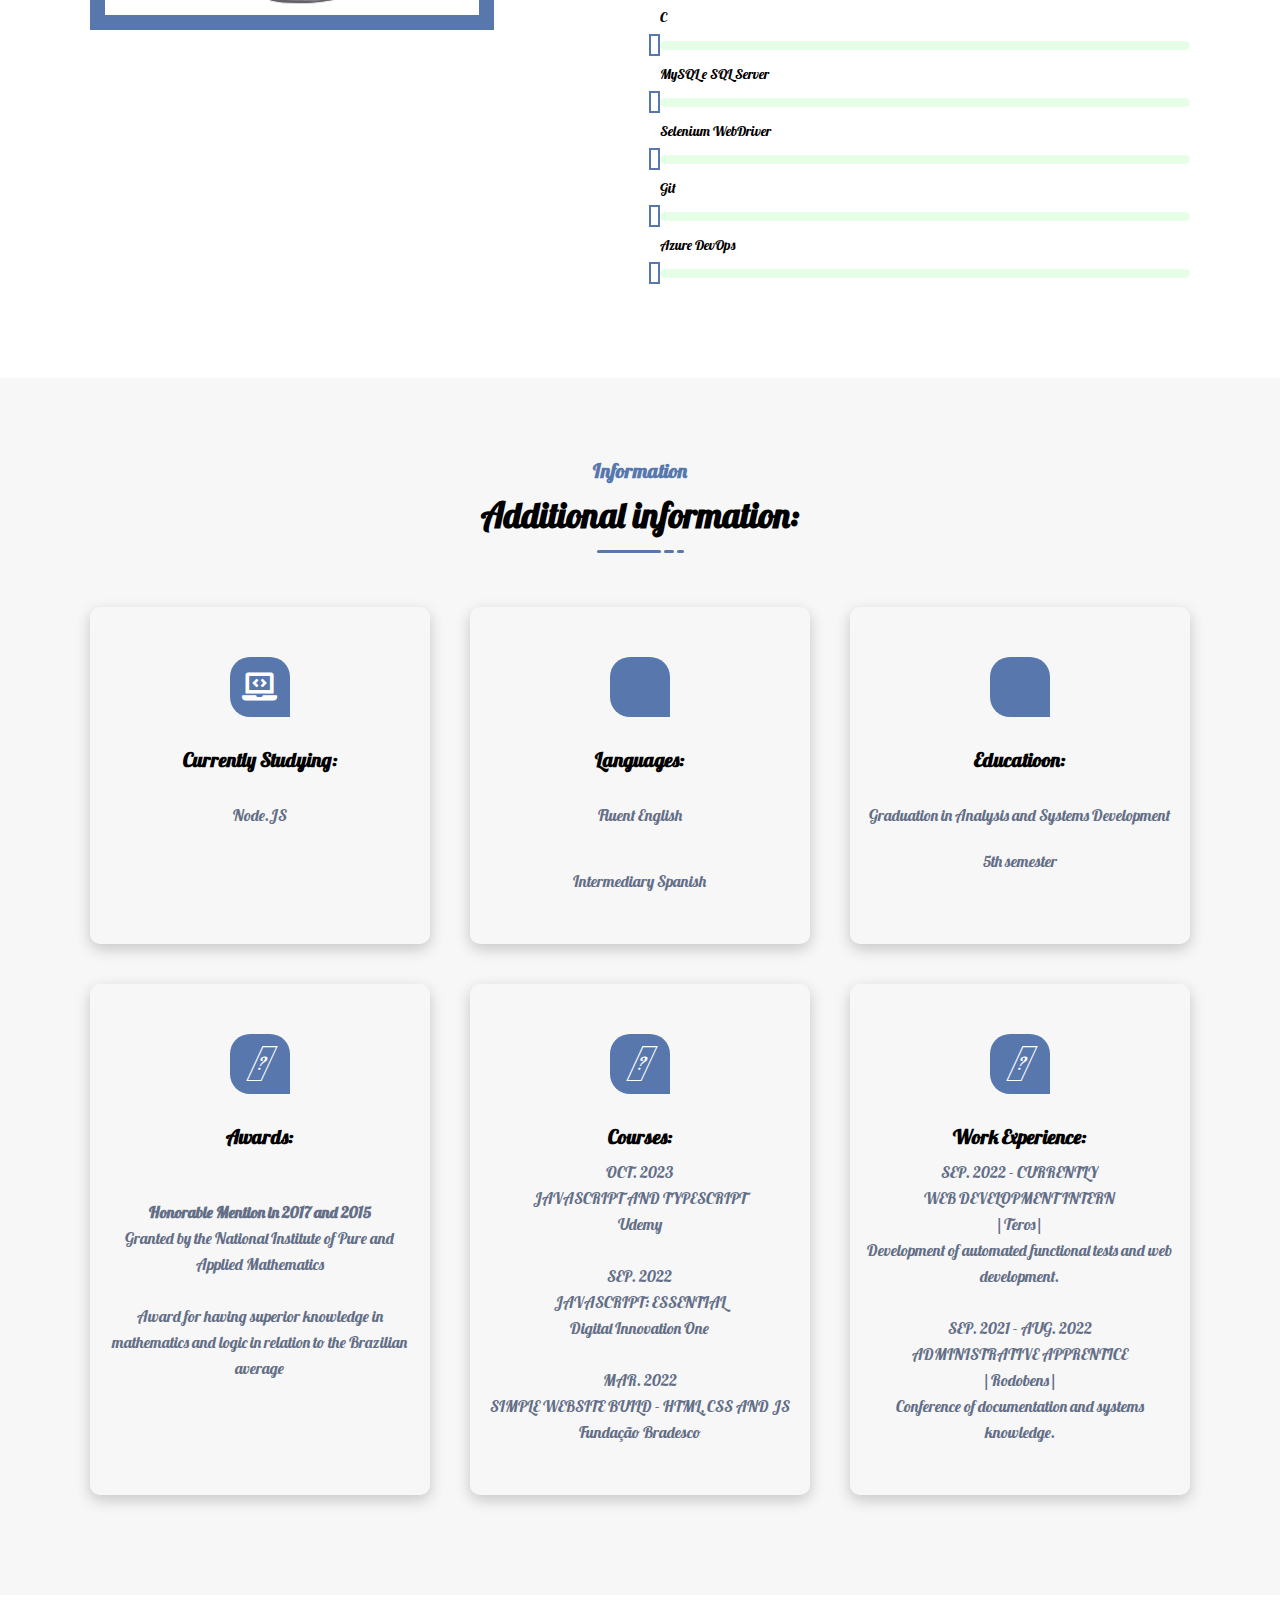
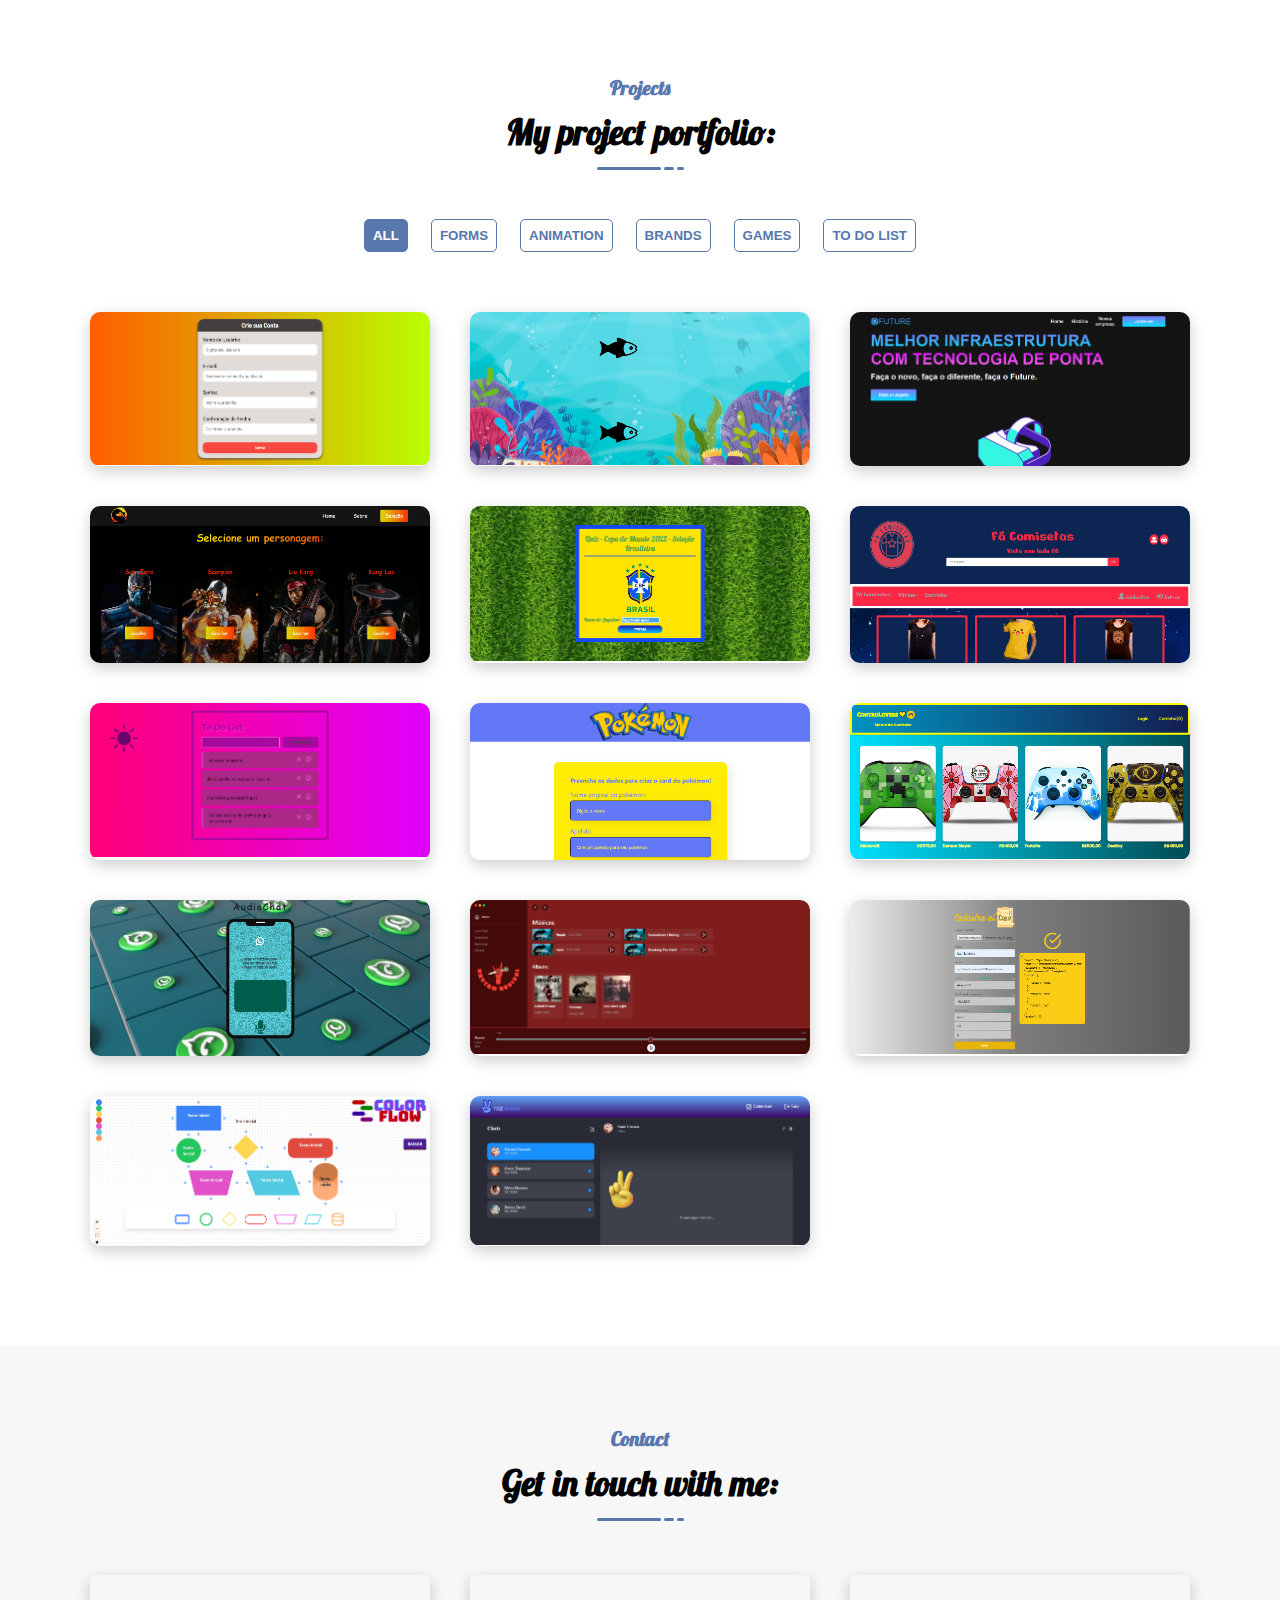
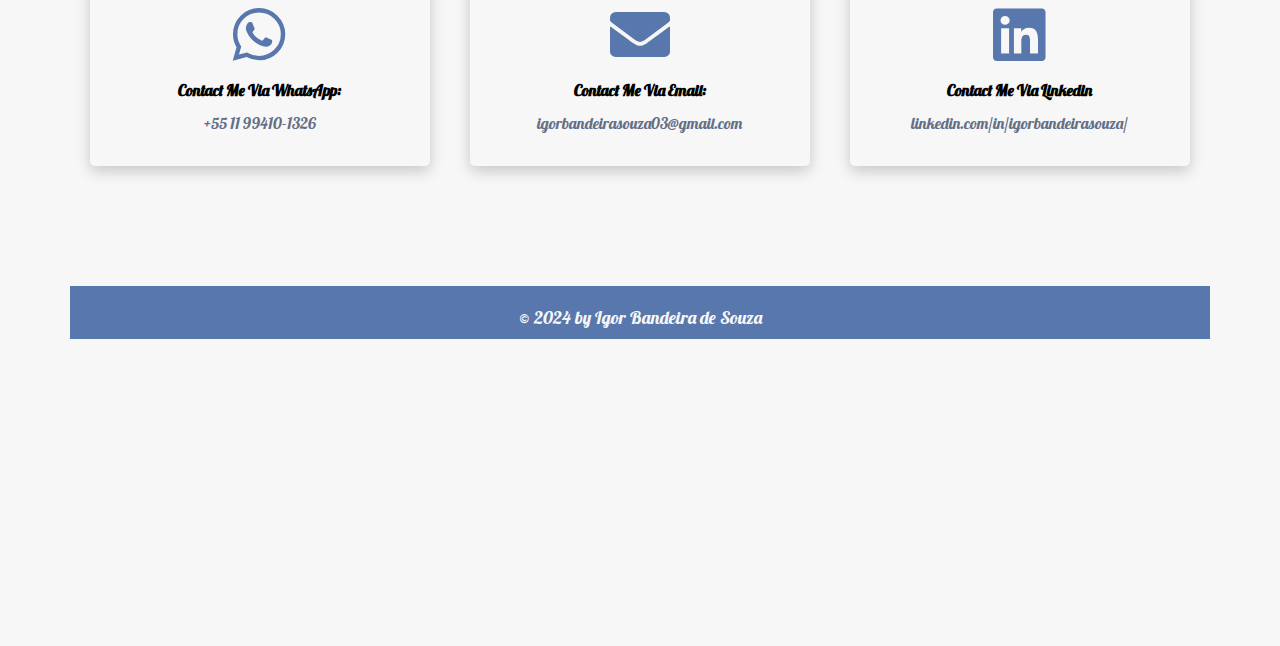
==== commit 65d7044a: "Portfolio" ====
--- a/eng/index.html
+++ b/eng/index.html
@@ -357,7 +357,7 @@
               alt="" style="height: 80px"
               /></a>
             <p>
-            Graduation Analysis and Development of Systems
+            Graduation in Analysis and Systems Development
             </p>
             <br>
             <p>
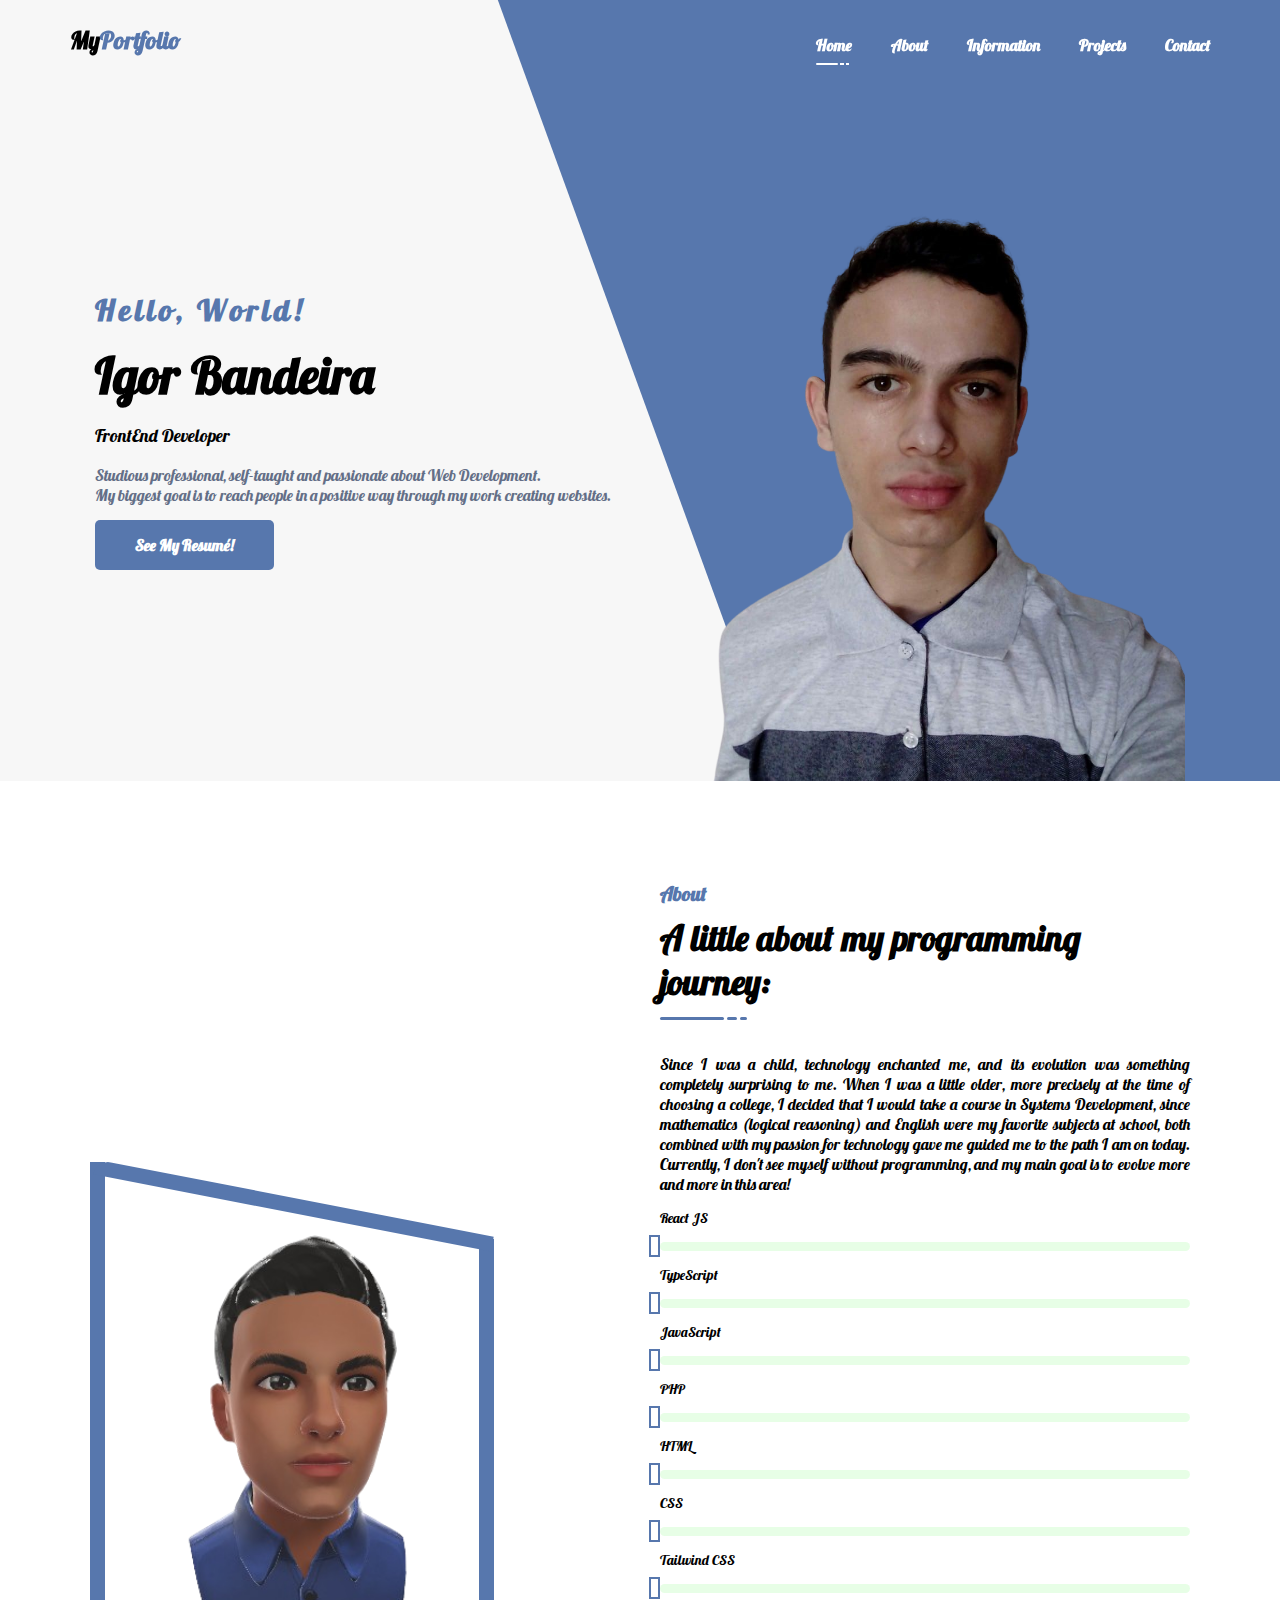
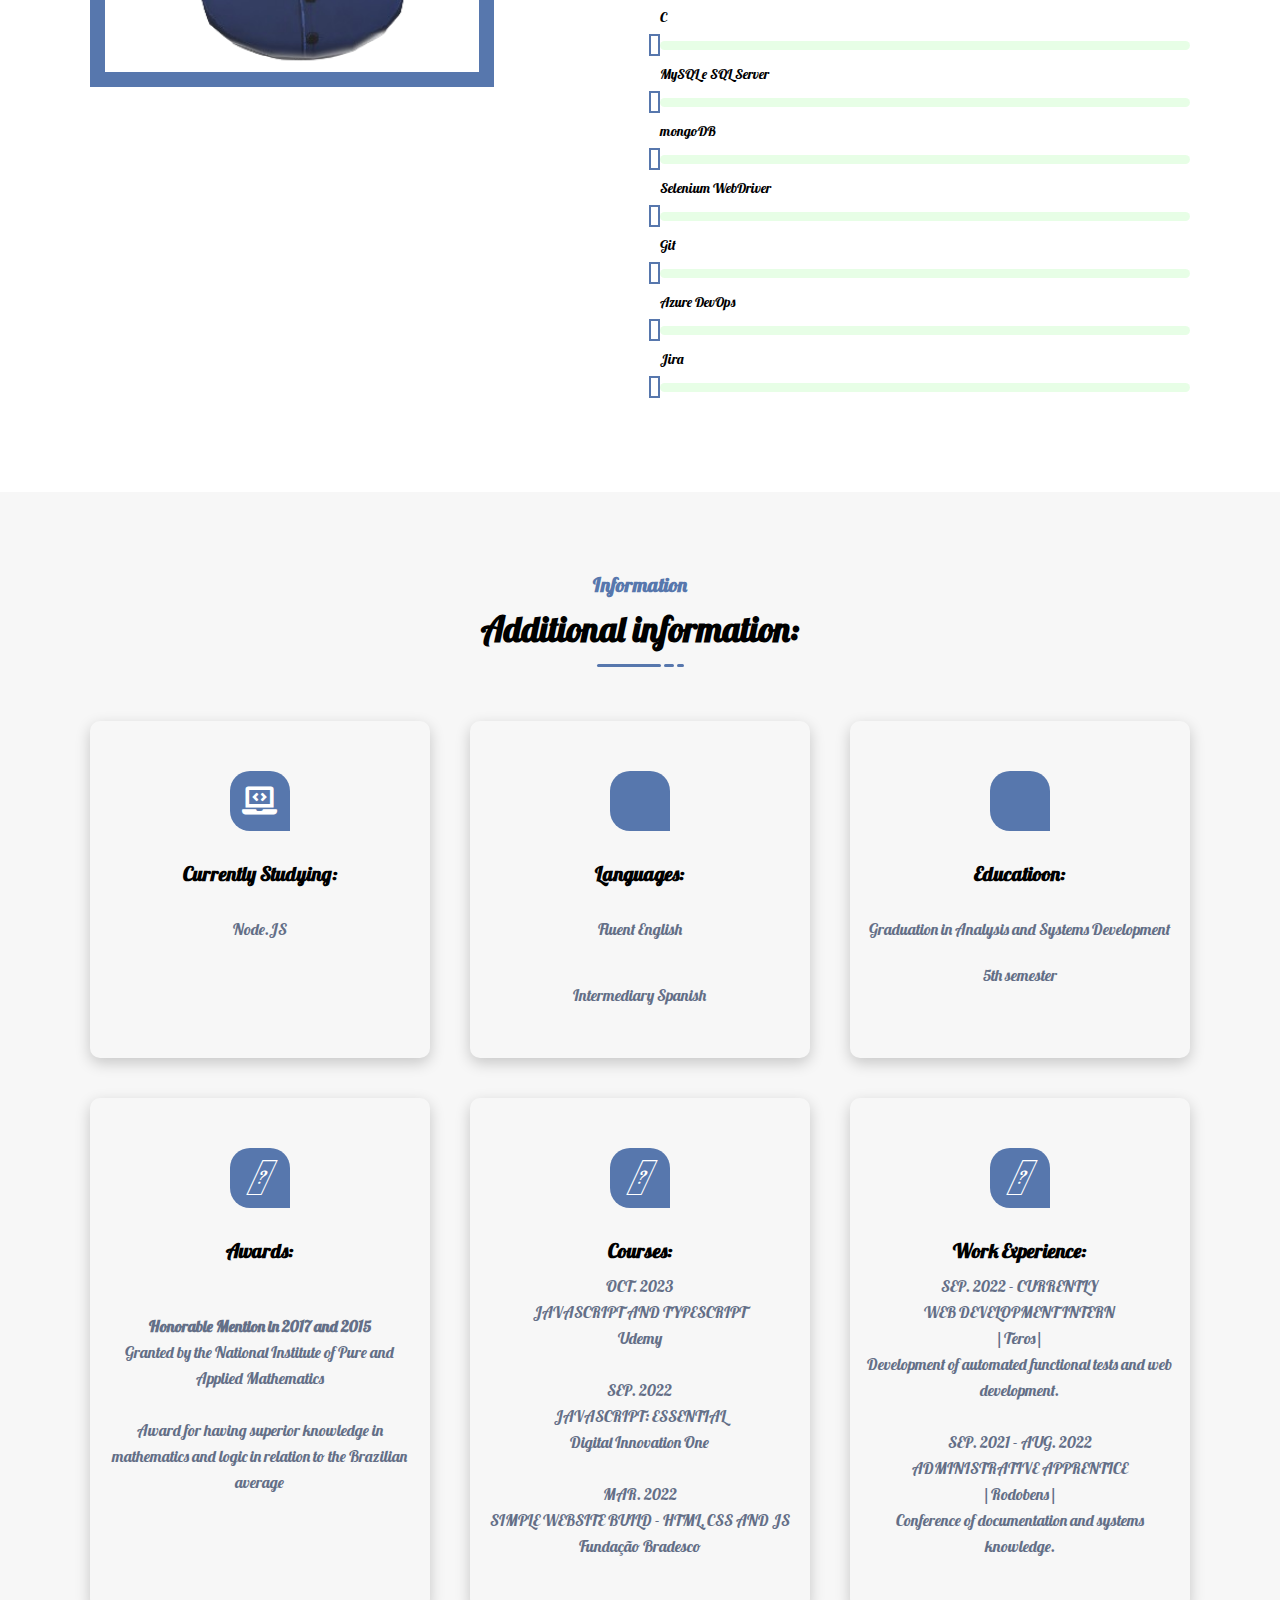
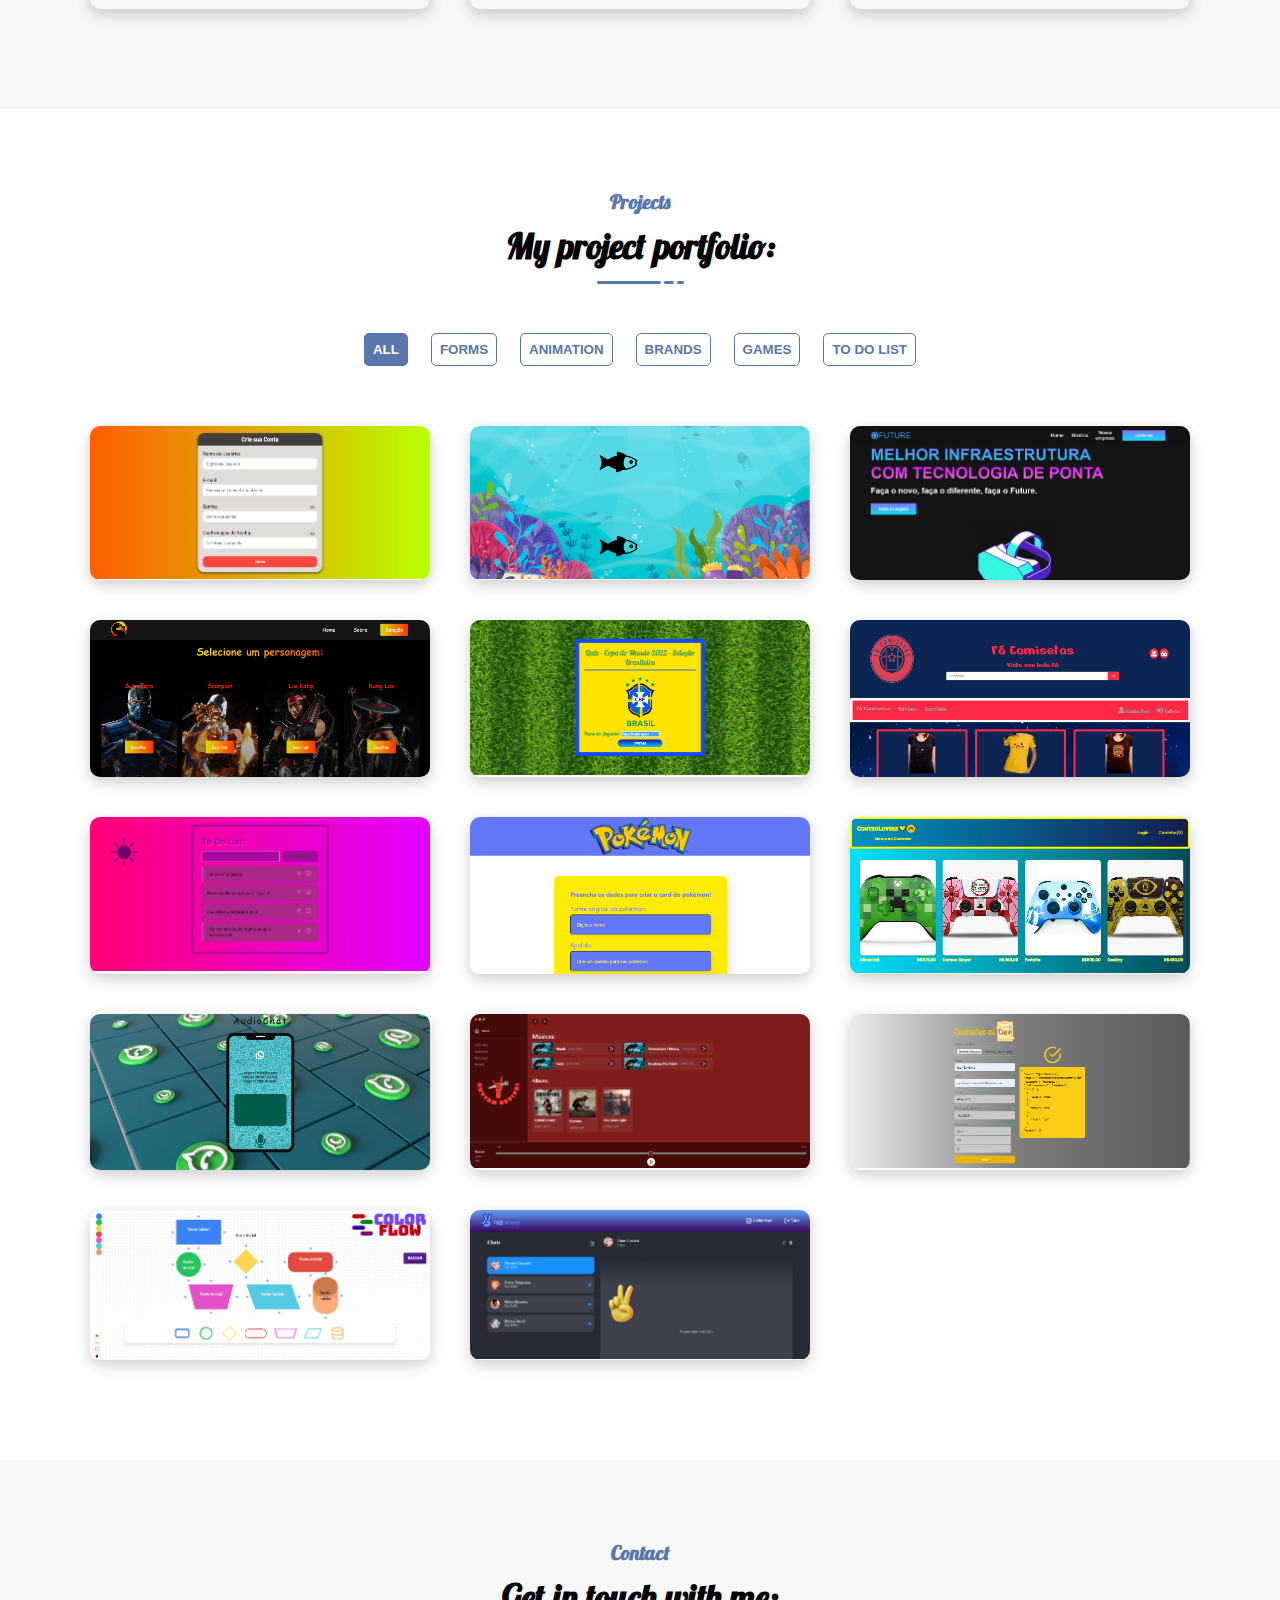
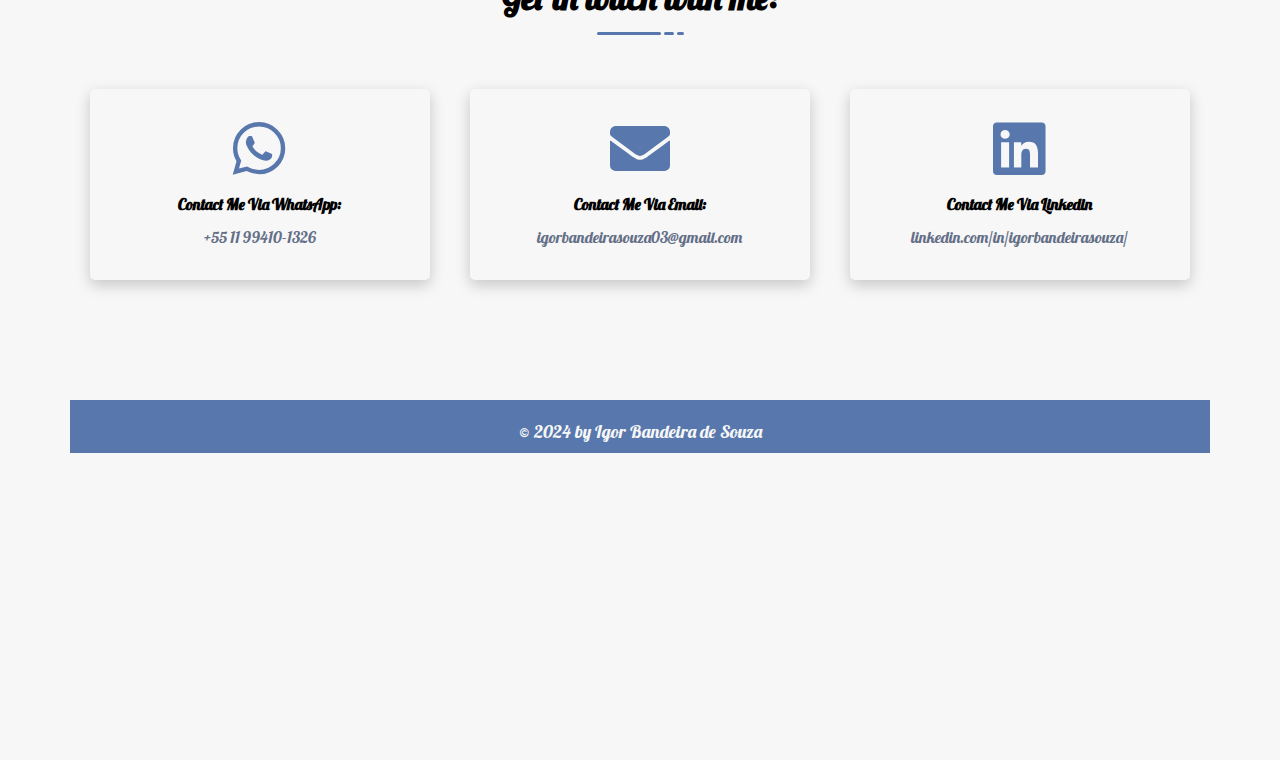
==== commit 1bb3e1bc: "Portfolio" ====
--- a/eng/index.html
+++ b/eng/index.html
@@ -245,6 +245,19 @@
               <!--===== Skill Item =====-->
               <div class="skill-item">
                 <div class="skill-header">
+                  <h6 class="skill-title">mongoDB</h6>
+                  <div class="skill-percentage">
+                  </div>
+                </div>
+                <div class="skill-bar">
+                  <div class="bar-inner">
+                    <div class="bar progress-line" data-progress="60%"></div>
+                  </div>
+                </div>
+              </div>
+              <!--===== Skill Item =====-->
+              <div class="skill-item">
+                <div class="skill-header">
                   <h6 class="skill-title">Selenium WebDriver</h6>
                   <div class="skill-percentage">
                   </div>
@@ -272,6 +285,19 @@
               <div class="skill-item">
                 <div class="skill-header">
                   <h6 class="skill-title">Azure DevOps</h6>
+                  <div class="skill-percentage">
+                  </div>
+                </div>
+                <div class="skill-bar">
+                  <div class="bar-inner">
+                    <div class="bar progress-line" data-progress="70%"></div>
+                  </div>
+                </div>
+              </div>
+              <!--===== Skill Item =====-->
+              <div class="skill-item">
+                <div class="skill-header">
+                  <h6 class="skill-title">Jira</h6>
                   <div class="skill-percentage">
                   </div>
                 </div>
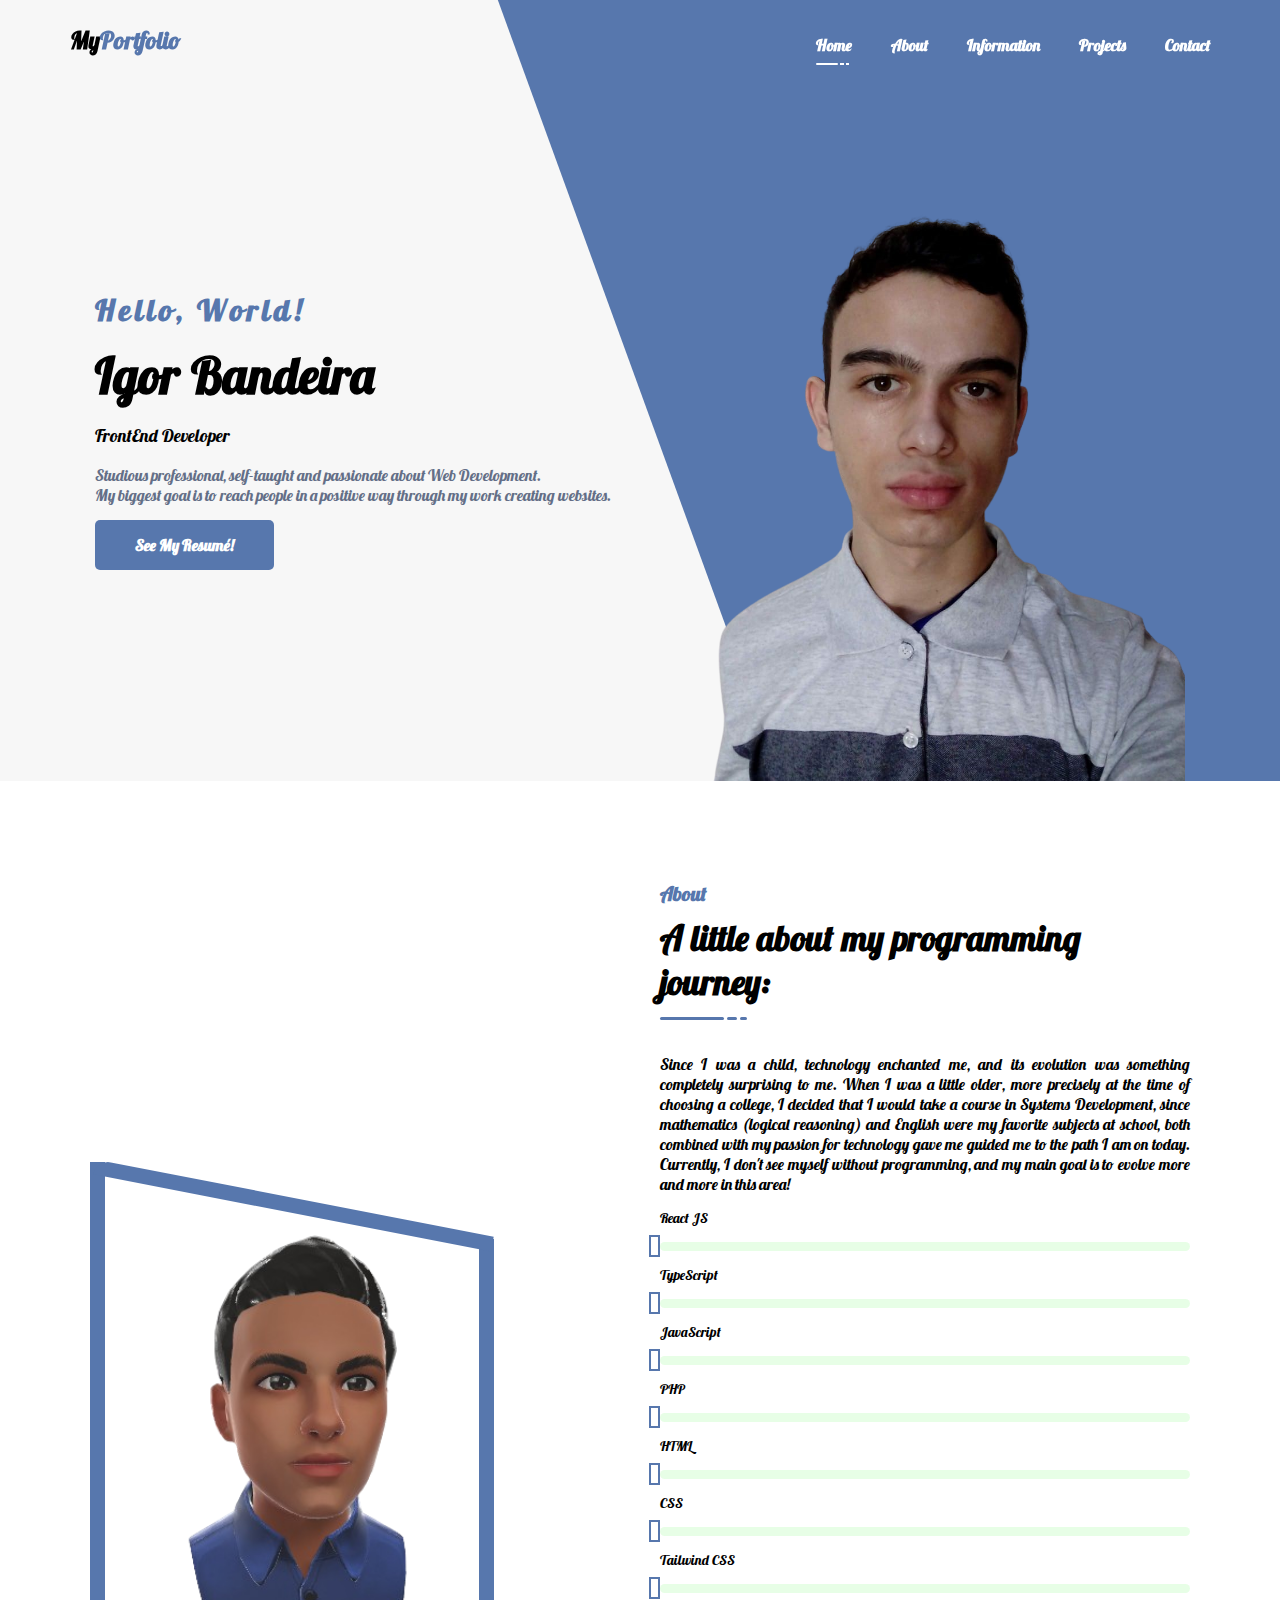
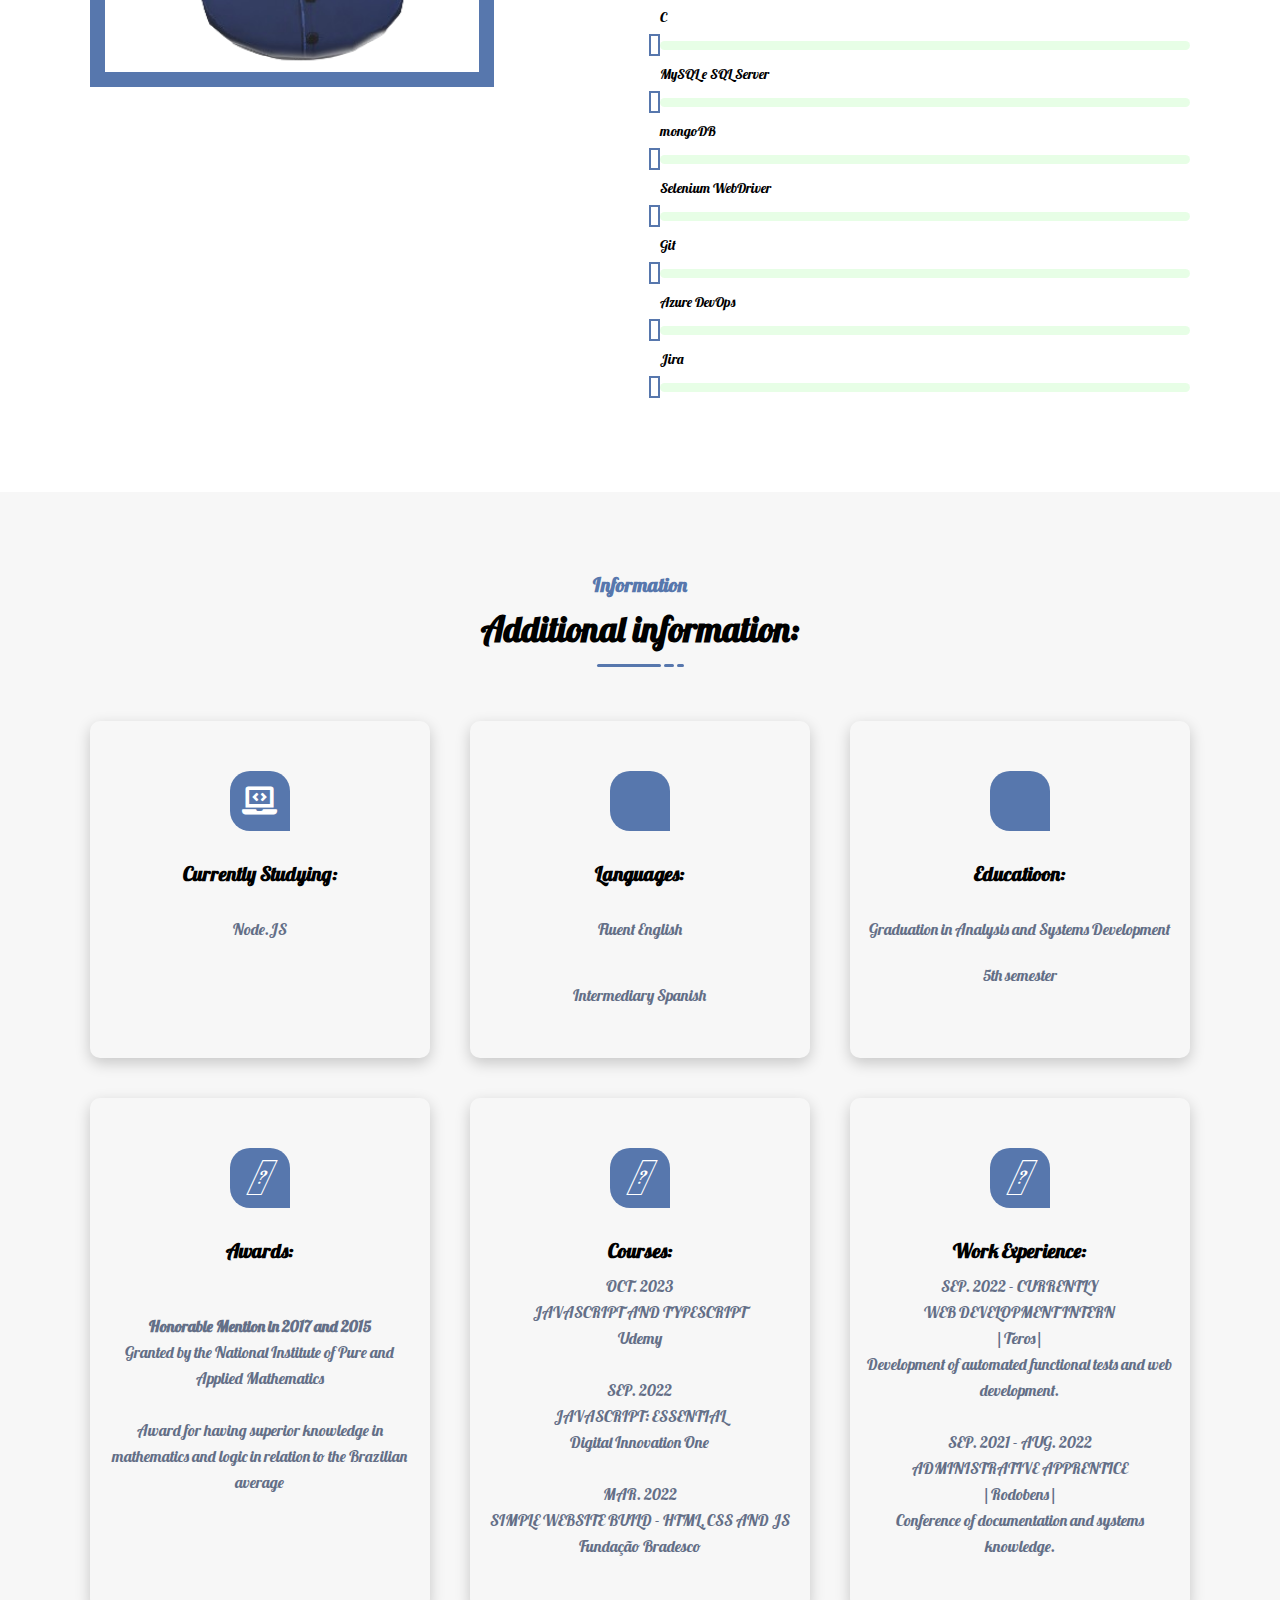
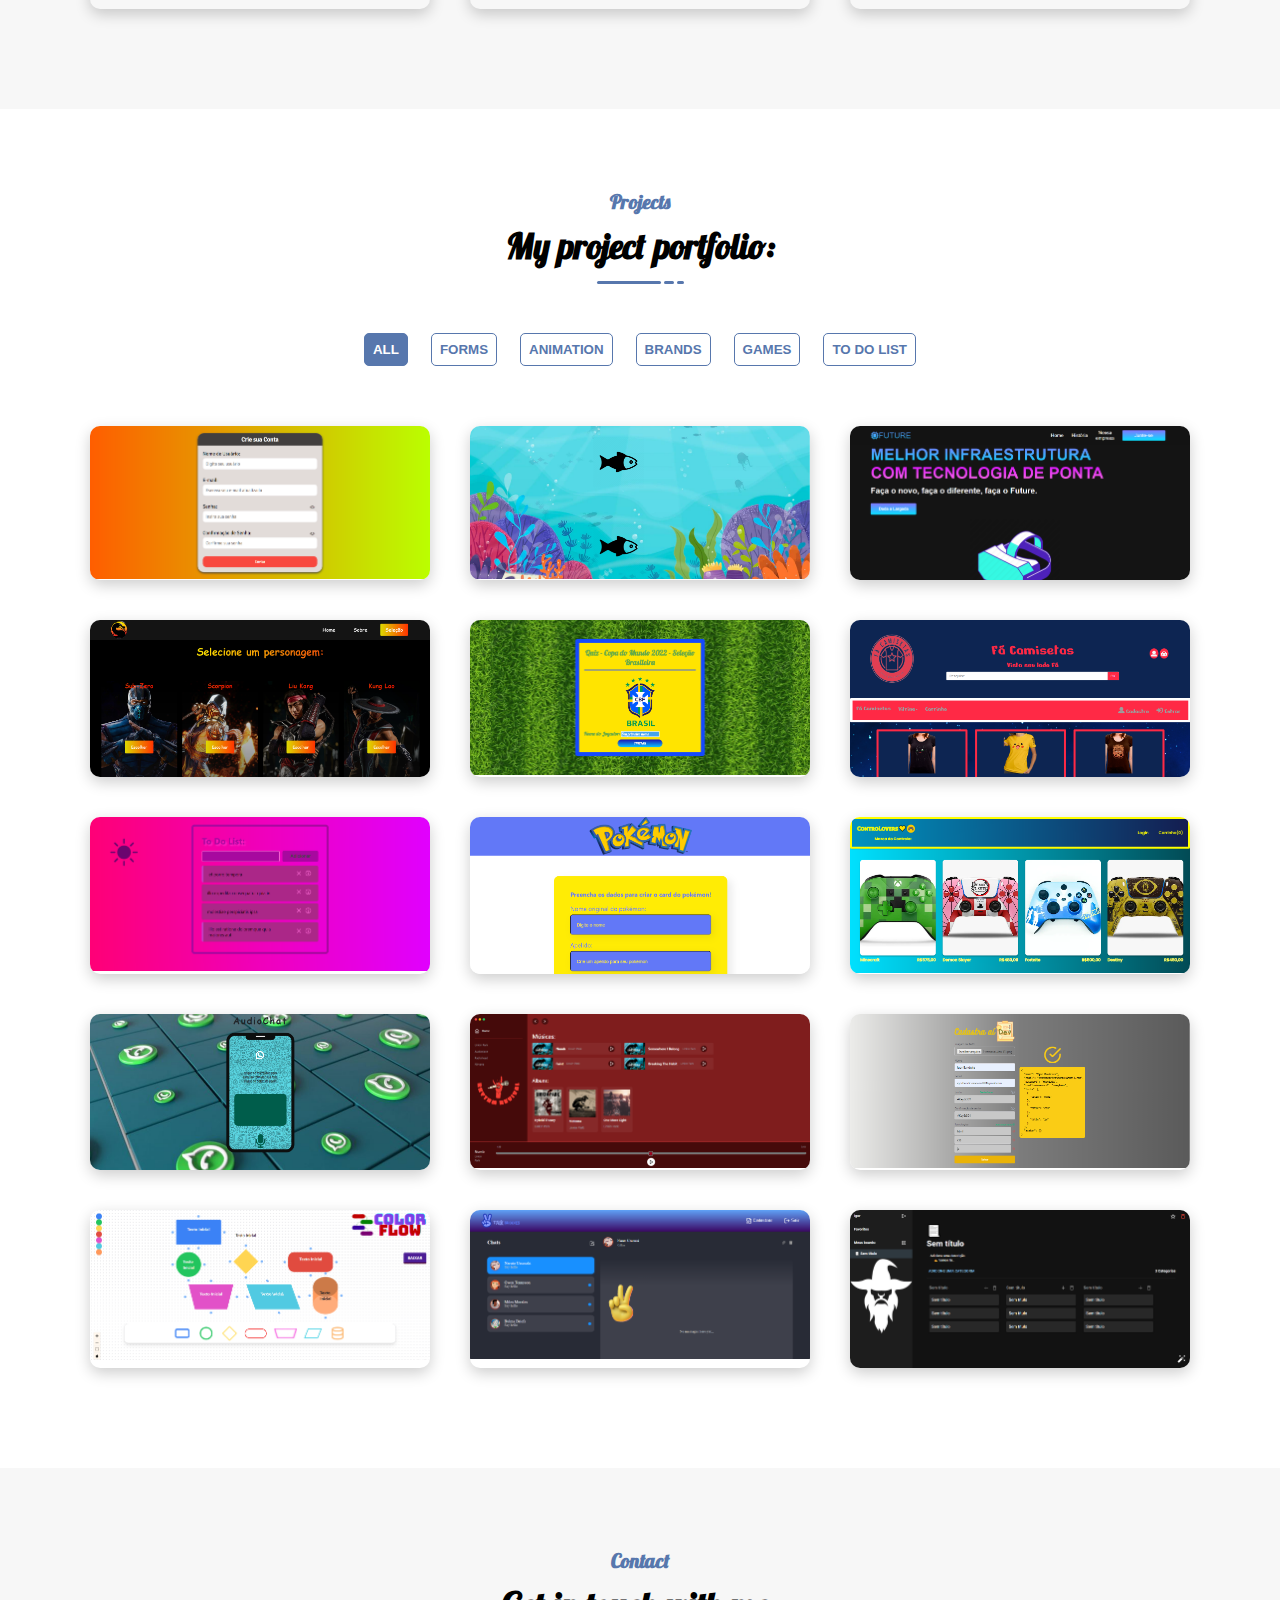
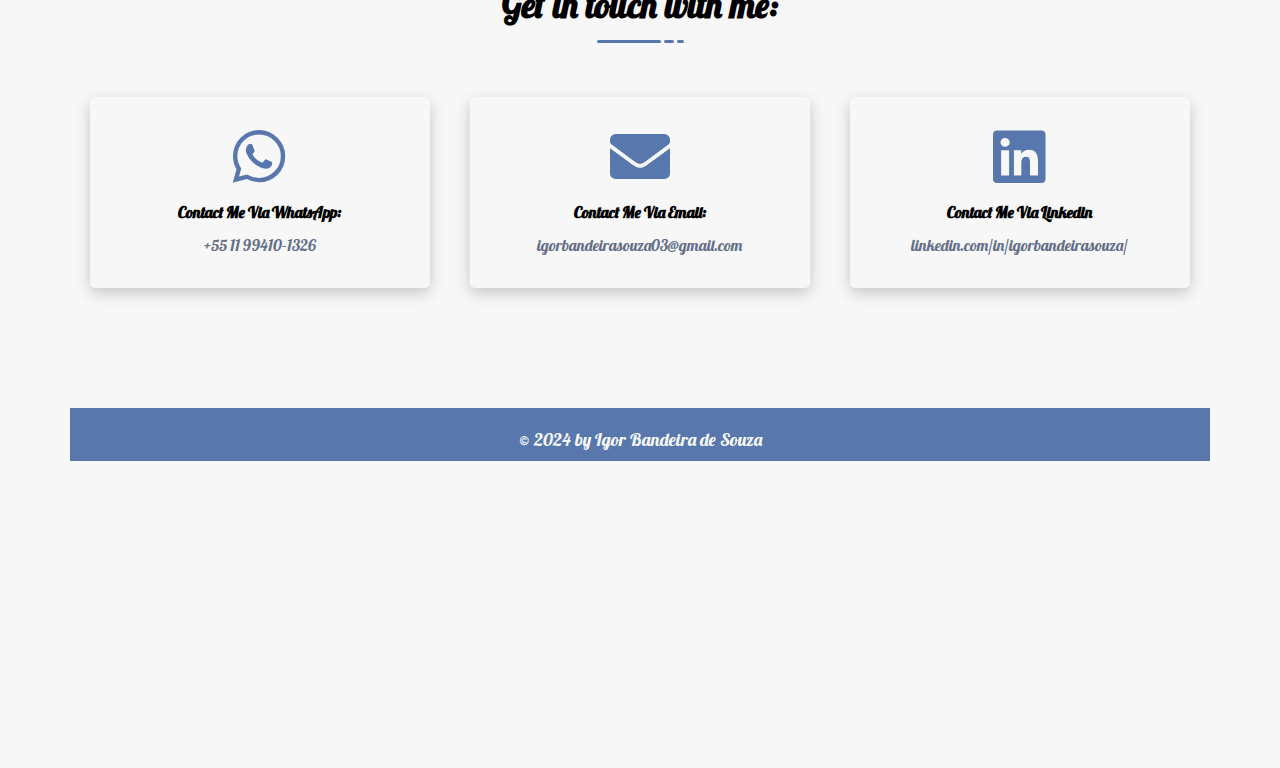
==== commit 8129ea04: "Portfolio" ====
--- a/eng/index.html
+++ b/eng/index.html
@@ -712,6 +712,20 @@
           </div>
          </div>
         </div>
+      <!--===== portfolio-item start =====-->
+      <div class="portfolio-item" data-category="todolists">
+        <div class="portfolio-item-inner">
+          <div class="portfolio-img">
+            <img src="../assets/portfolio/SpellBoard.png" alt="" />
+          </div>
+          <div class="portfolio-info">
+            <a href="https://spell-board.vercel.app" target="_blank"> <h4>Spell Board</h4></a>
+           <div class="icon">
+            <i class="fa fa-search"></i>
+           </div>
+          </div>
+         </div>
+        </div>
       <!--===== portfolio-item end =====-->
         </div>
       </div>
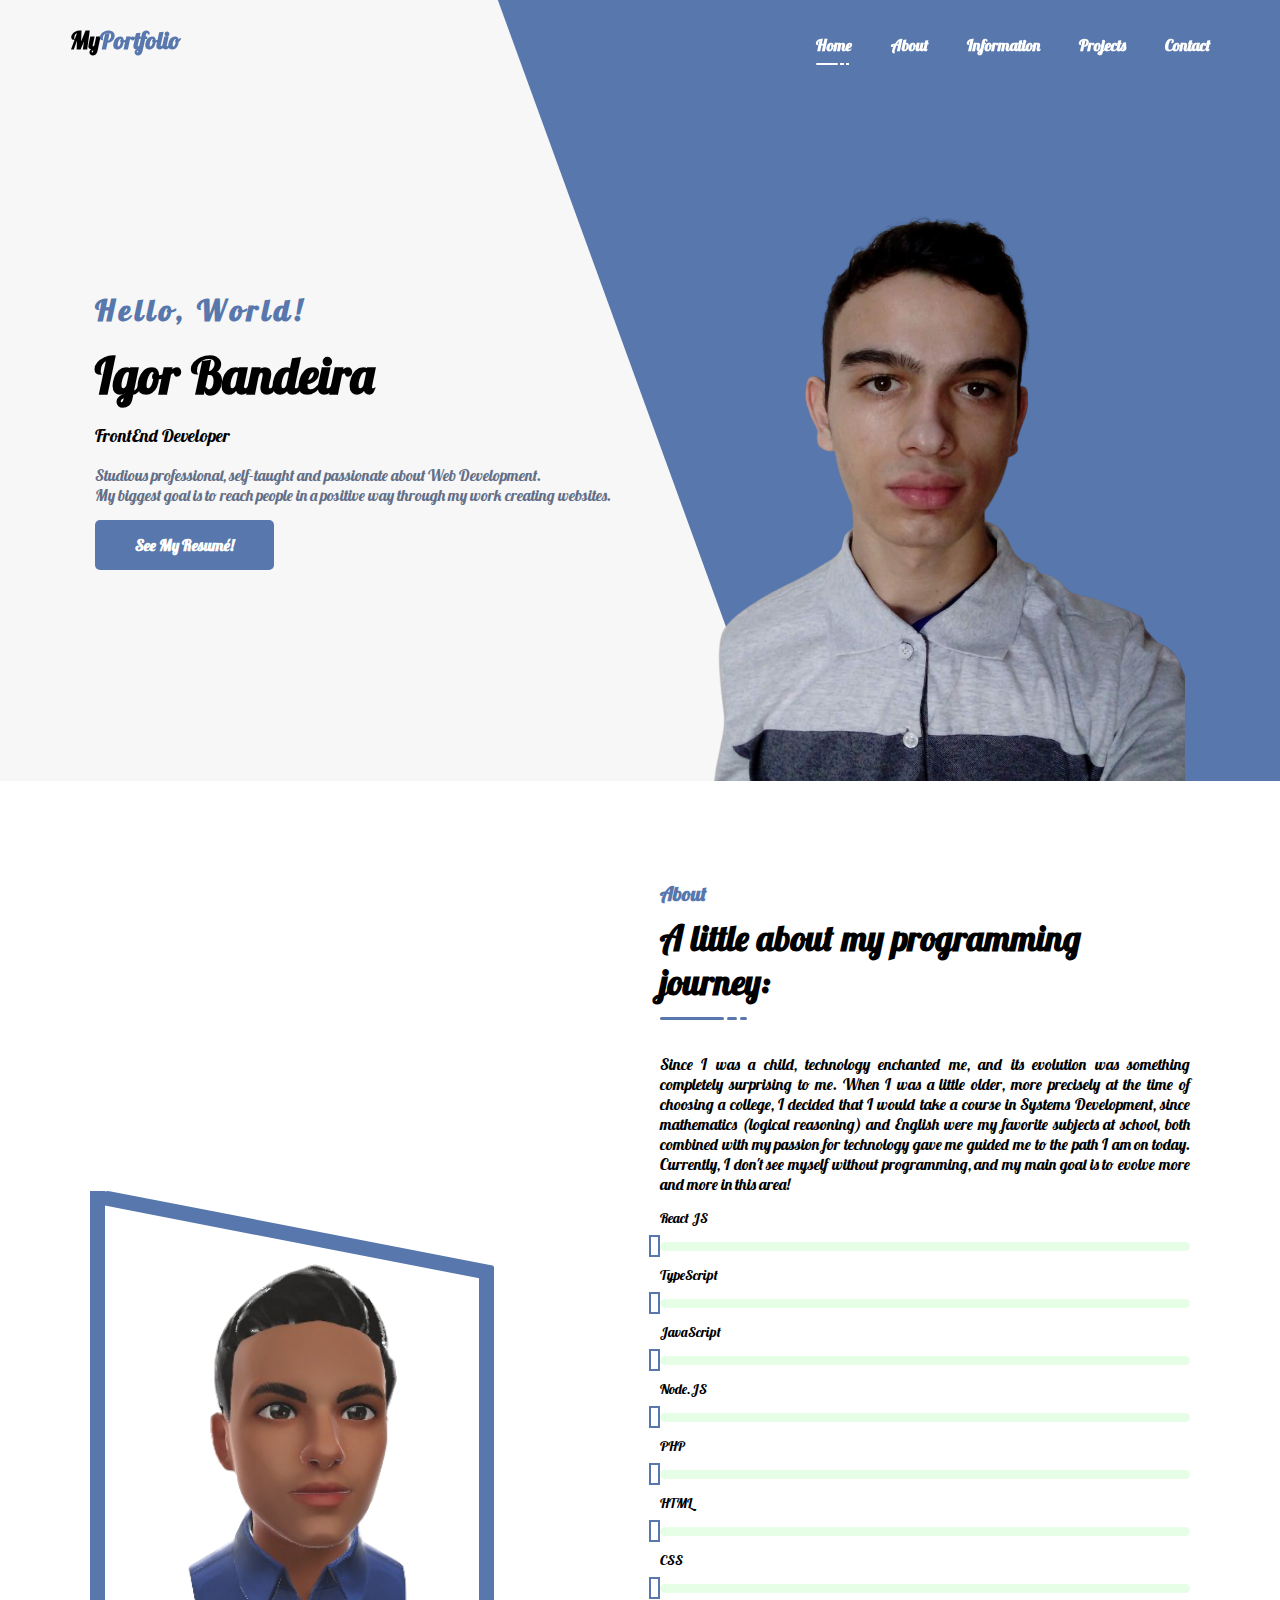
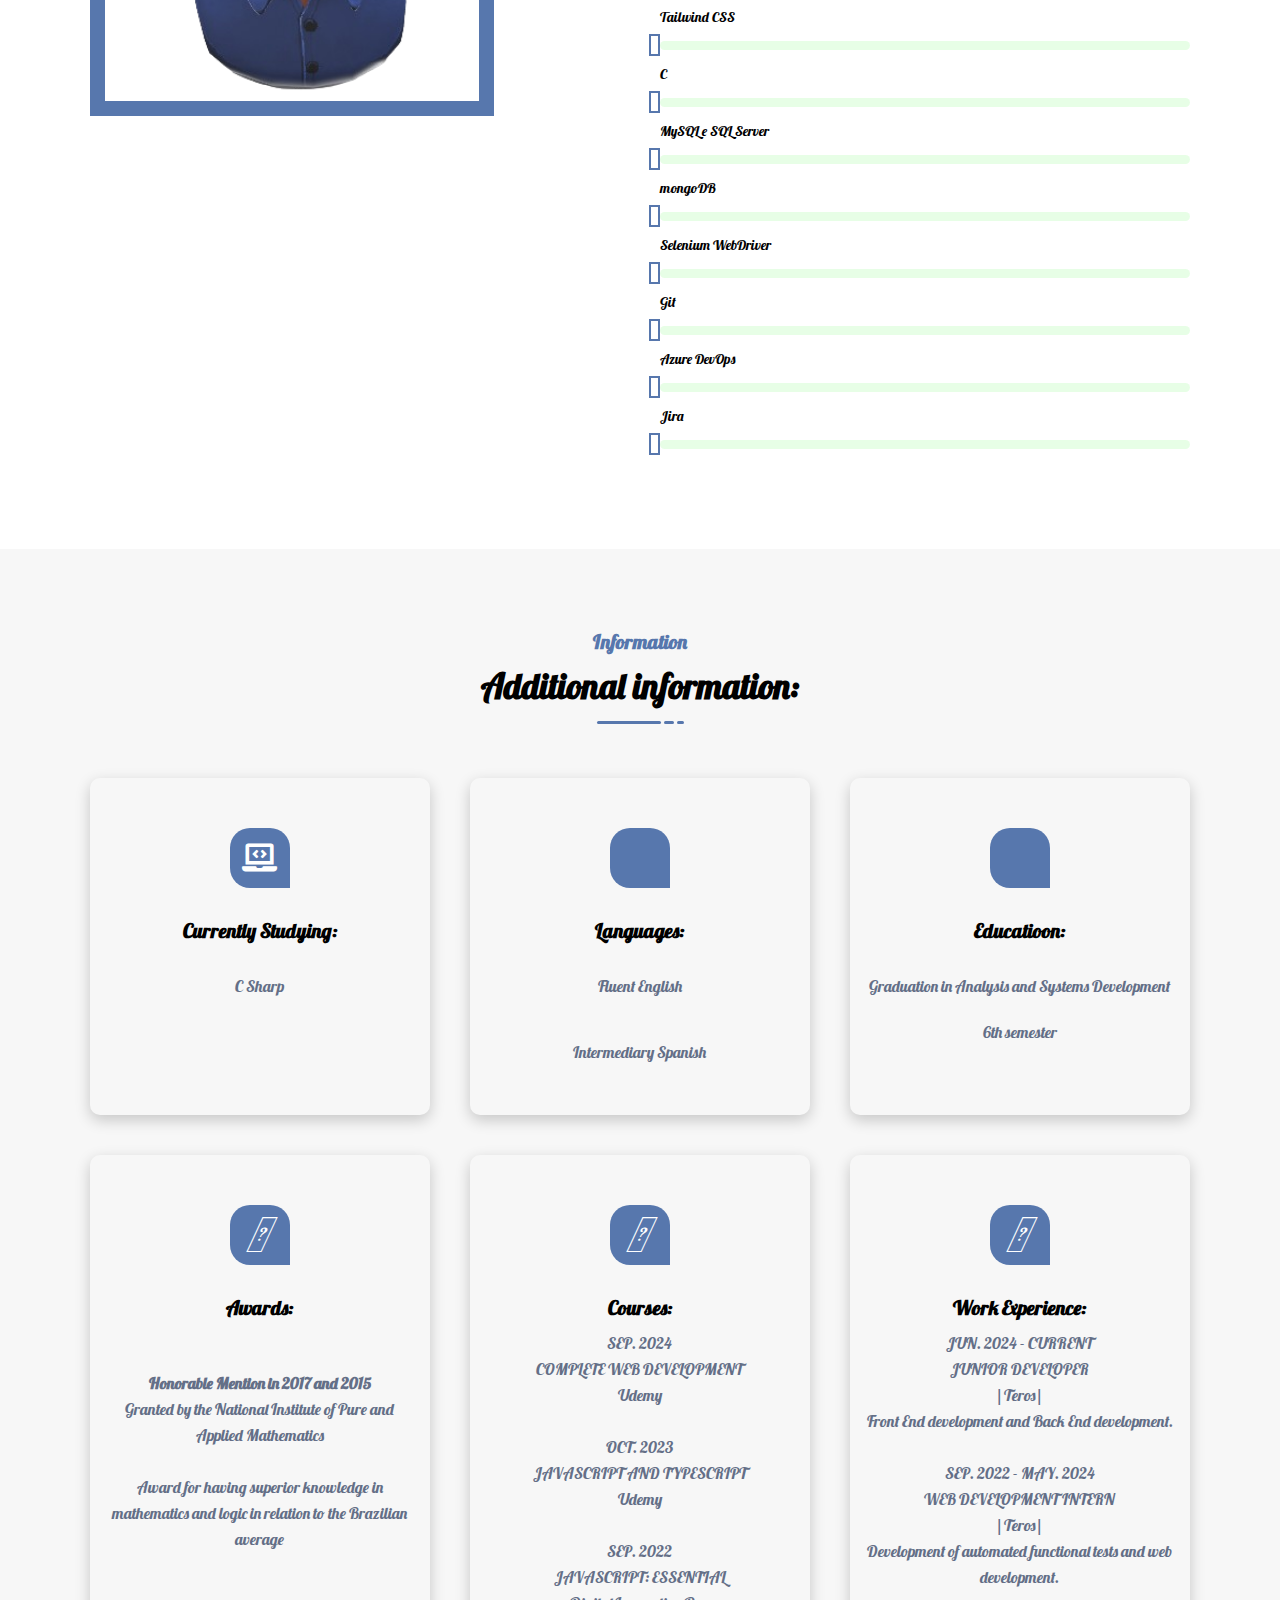
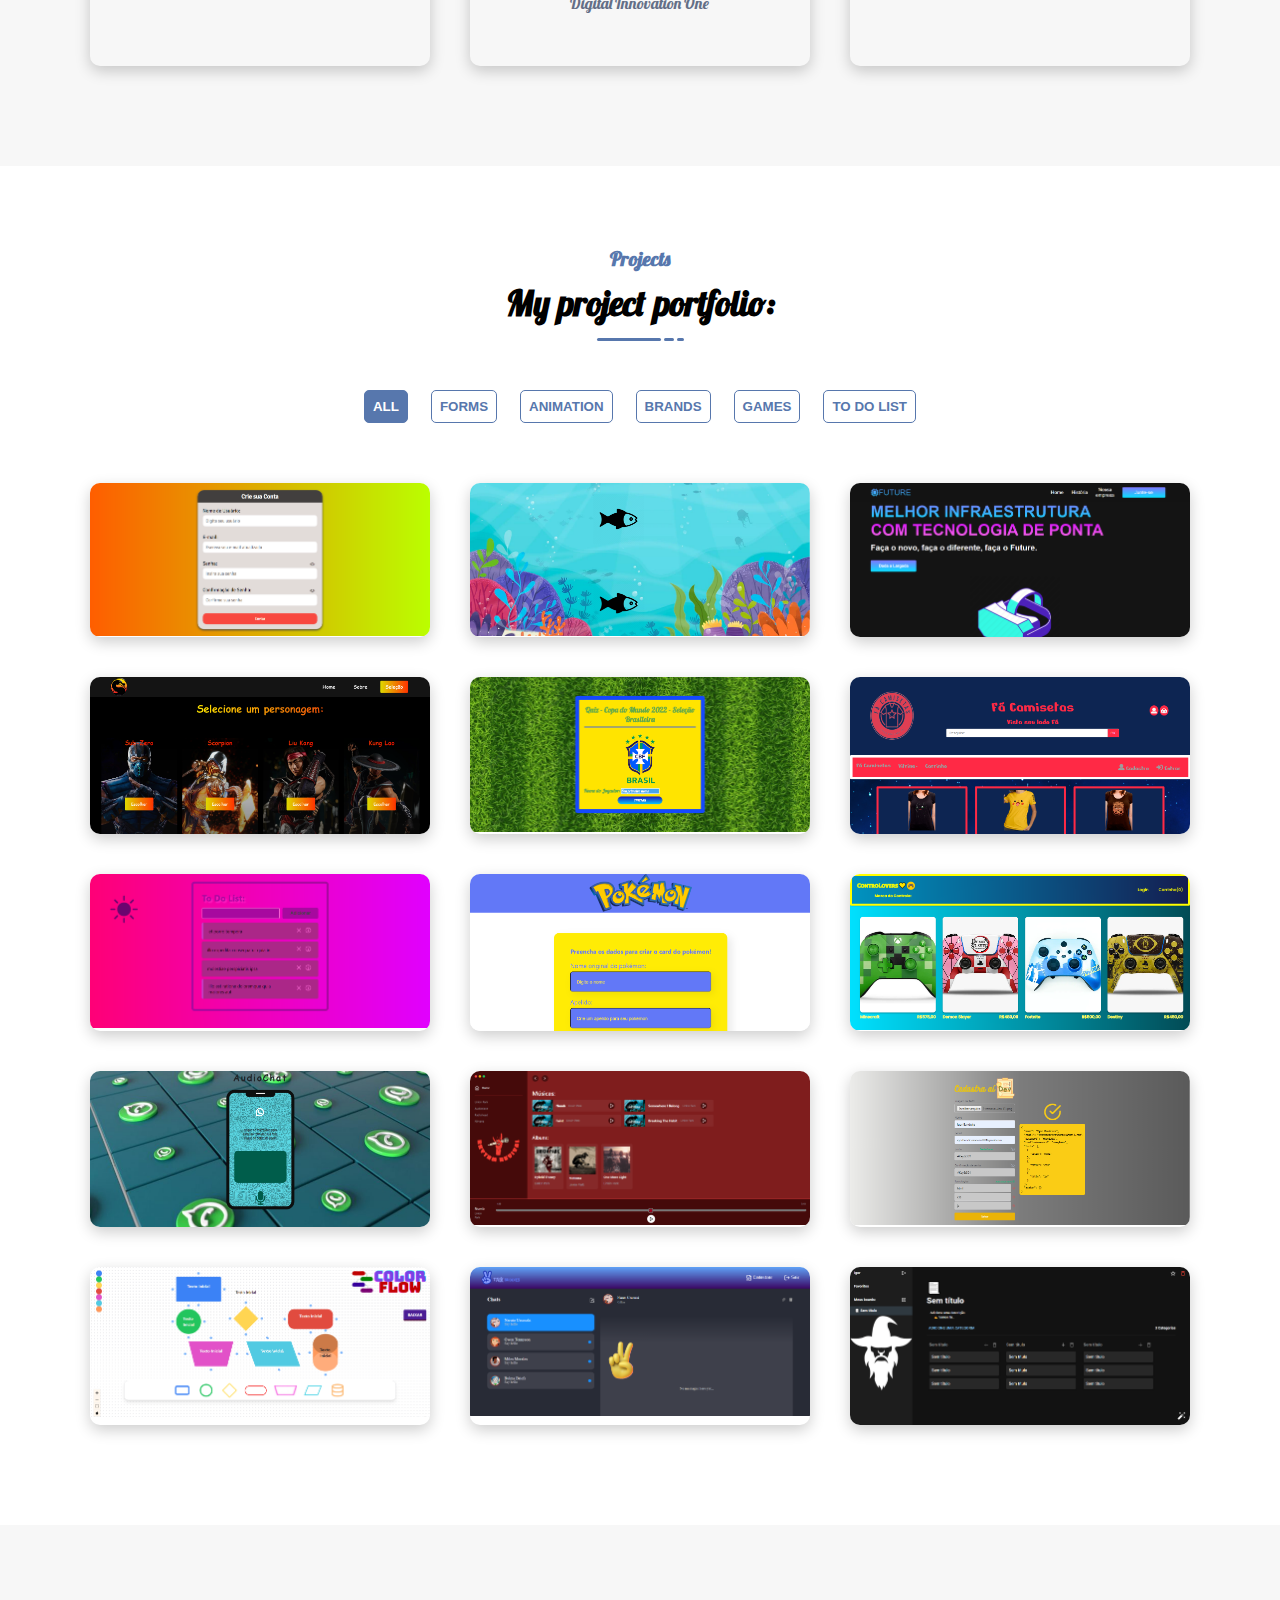
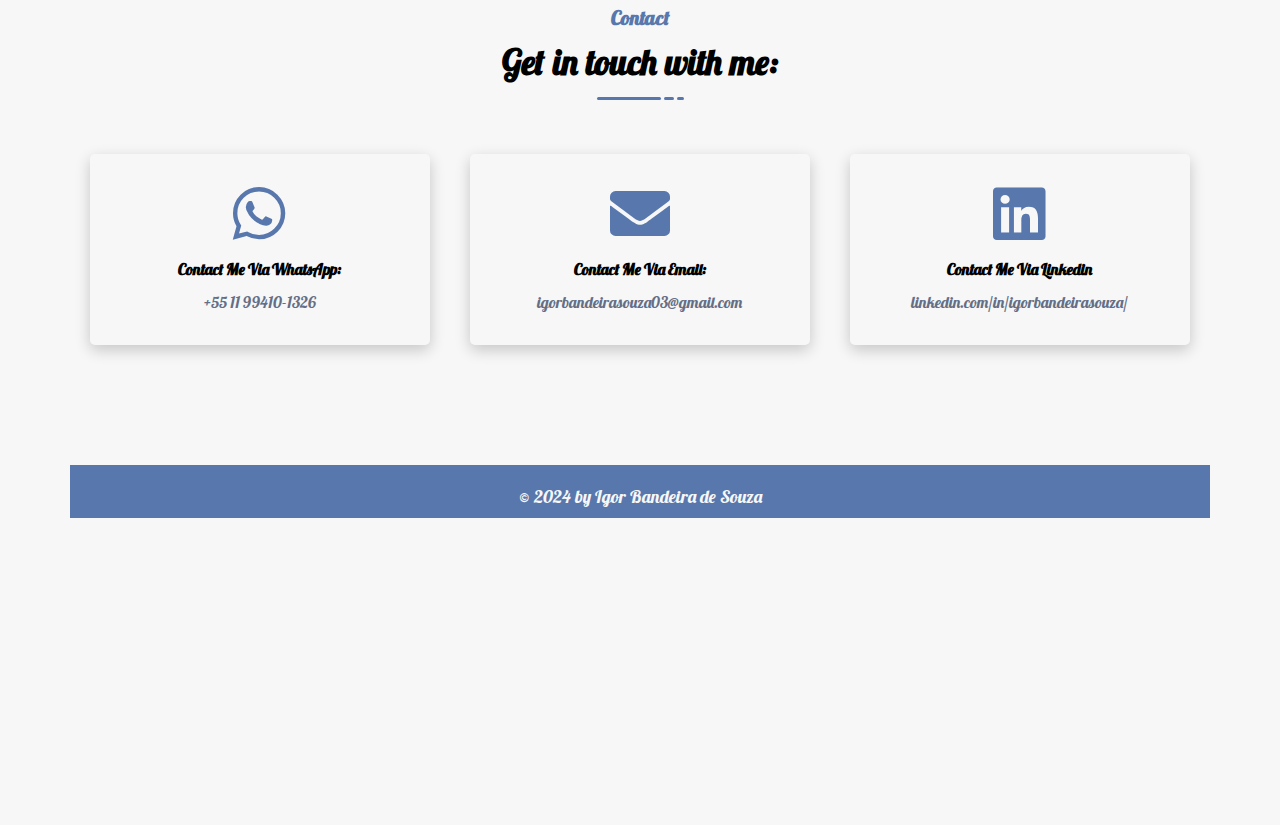
==== commit 0074689c: "Portfolio" ====
--- a/eng/index.html
+++ b/eng/index.html
@@ -134,7 +134,7 @@
               </div>
               <div class="skill-bar">
                 <div class="bar-inner">
-                  <div class="bar progress-line" data-progress="75%"></div>
+                  <div class="bar progress-line" data-progress="80%"></div>
                 </div>
               </div>
             </div>
@@ -147,7 +147,7 @@
               </div>
               <div class="skill-bar">
                 <div class="bar-inner">
-                  <div class="bar progress-line" data-progress="65%"></div>
+                  <div class="bar progress-line" data-progress="70%"></div>
                 </div>
               </div>
             </div>
@@ -167,6 +167,19 @@
               <!--===== Skill Item =====-->
               <div class="skill-item">
                 <div class="skill-header">
+                  <h6 class="skill-title">Node.JS</h6>
+                  <div class="skill-percentage">
+                  </div>
+                </div>
+                <div class="skill-bar">
+                  <div class="bar-inner">
+                    <div class="bar progress-line" data-progress="70%"></div>
+                  </div>
+                </div>
+              </div>
+              <!--===== Skill Item =====-->
+              <div class="skill-item">
+                <div class="skill-header">
                   <h6 class="skill-title">PHP</h6>
                   <div class="skill-percentage">
                   </div>
@@ -277,7 +290,7 @@
                 </div>
                 <div class="skill-bar">
                   <div class="bar-inner">
-                    <div class="bar progress-line" data-progress="85%"></div>
+                    <div class="bar progress-line" data-progress="80%"></div>
                   </div>
                 </div>
               </div>
@@ -337,11 +350,11 @@
               </div>
               <h3>Currently studying:</h3>
           <img
-            src="https://brasilcloud.com.br/wp-content/uploads/2017/07/nodejs.png"
-            alt="" style="height: 50px"
+          src="https://w7.pngwing.com/pngs/7/894/png-transparent-csharp-plain-logo-icon.png"
+          alt="" style="height: 50px"
           />
           <p>
-           Node.JS
+           C Sharp
           </p>
             </div>
           </div>
@@ -387,7 +400,7 @@
             </p>
             <br>
             <p>
-              5th semester
+              6th semester
             </p>
             </div>
           </div>
@@ -424,6 +437,13 @@
               </div>
               <h3>Courses:</h3>
               <p>
+                SEP. 2024
+                <br>
+                COMPLETE WEB DEVELOPMENT
+                <br>
+                Udemy
+                <br>
+                <br>
                 OCT. 2023
                 <br>
                 JAVASCRIPT AND TYPESCRIPT
@@ -436,13 +456,6 @@
                 JAVASCRIPT: ESSENTIAL
                 <br>
                 Digital Innovation One
-                <br>
-                <br>
-                MAR. 2022
-                <br>
-                SIMPLE WEBSITE BUILD - HTML, CSS AND JS
-                <br>
-                Fundação Bradesco
               </p>
             </div>
           </div>
@@ -455,7 +468,16 @@
               </div>
               <h3>Work Experience:</h3>
               <p>
-                SEP. 2022 - CURRENTLY
+                JUN. 2024 - CURRENT
+                <br>
+                JUNIOR DEVELOPER
+                <br>
+                |Teros|
+                <br>
+                Front End development and Back End development.
+                <br>
+                <br>
+                SEP. 2022 - MAY. 2024
                 <br>
                 WEB DEVELOPMENT INTERN
                 <br>
@@ -463,16 +485,6 @@
                 <br>
                 Development of automated functional tests and web
 development.
-                <br>
-                <br>
-                SEP. 2021 - AUG. 2022
-                <br>
-                ADMINISTRATIVE APPRENTICE
-                <br>
-                |Rodobens|
-                <br>
-                Conference of documentation and systems
-                knowledge.
               </p>
             </div>
           </div>
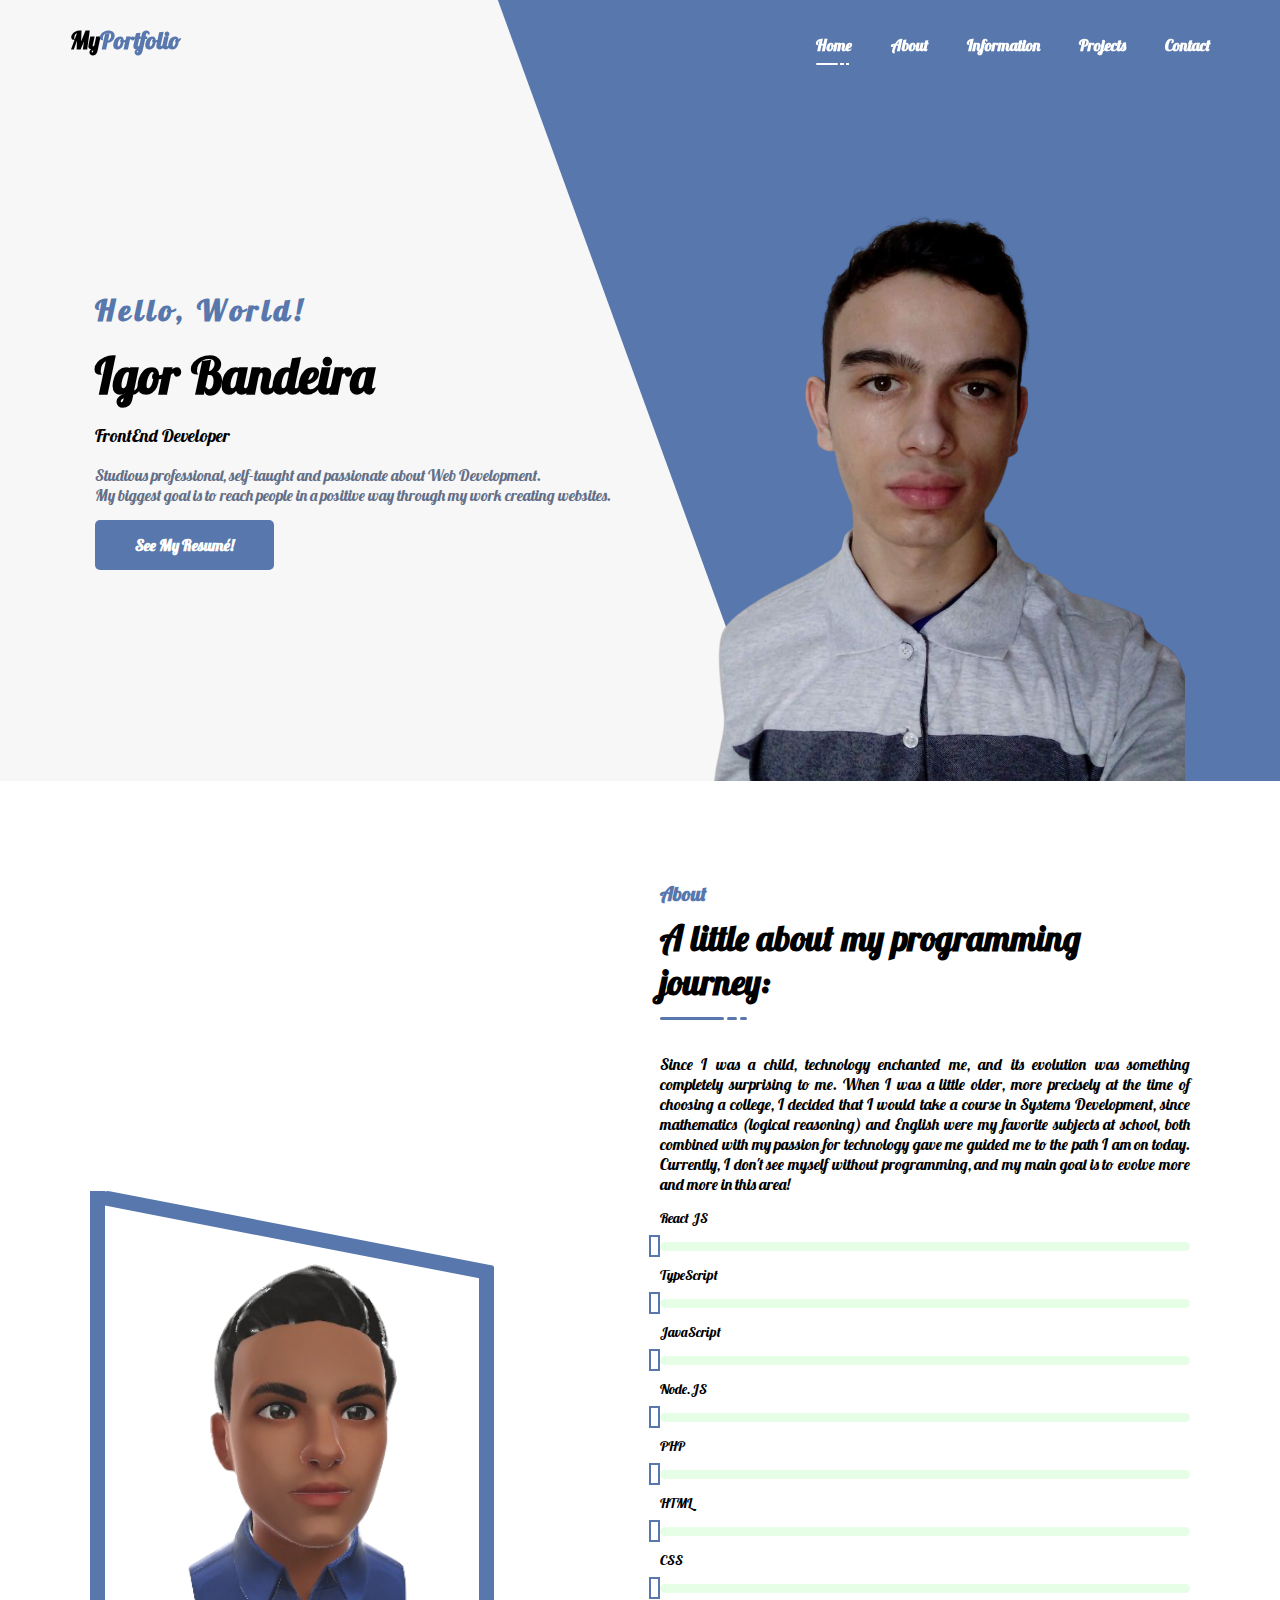
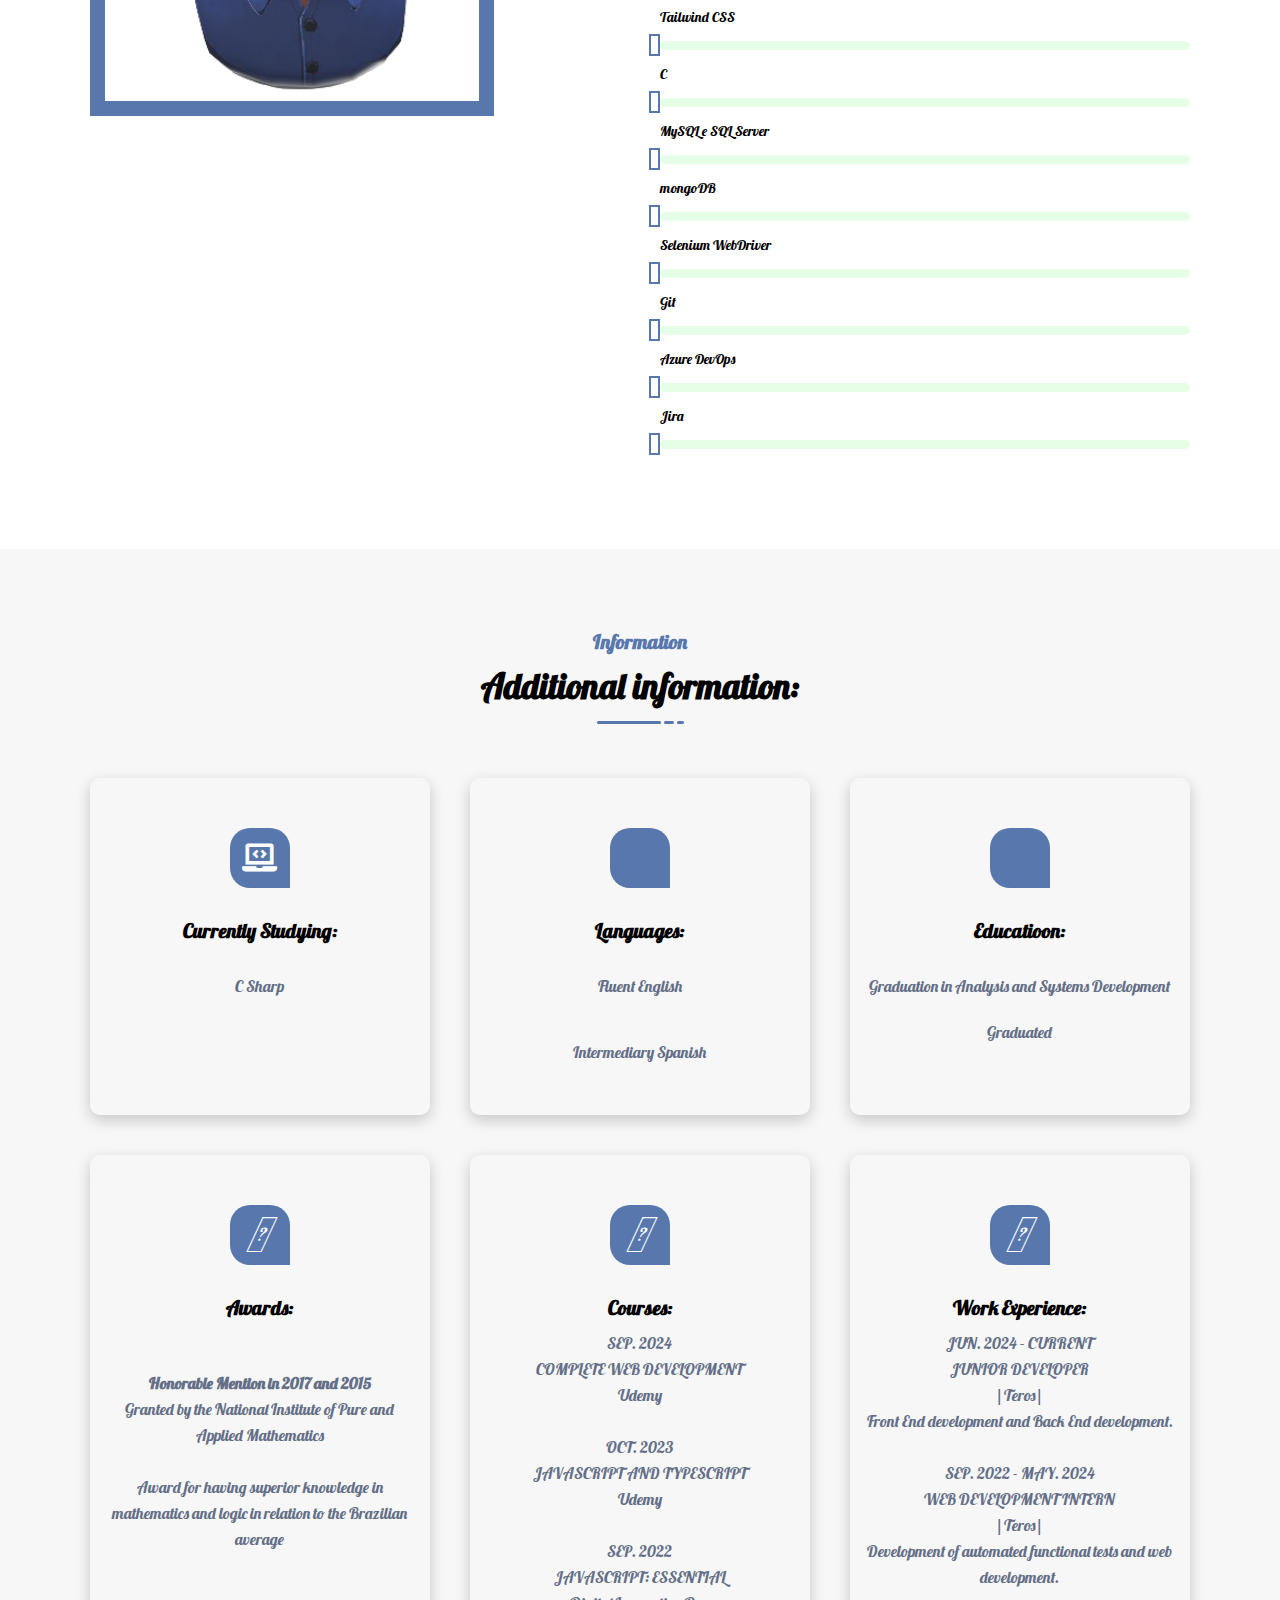
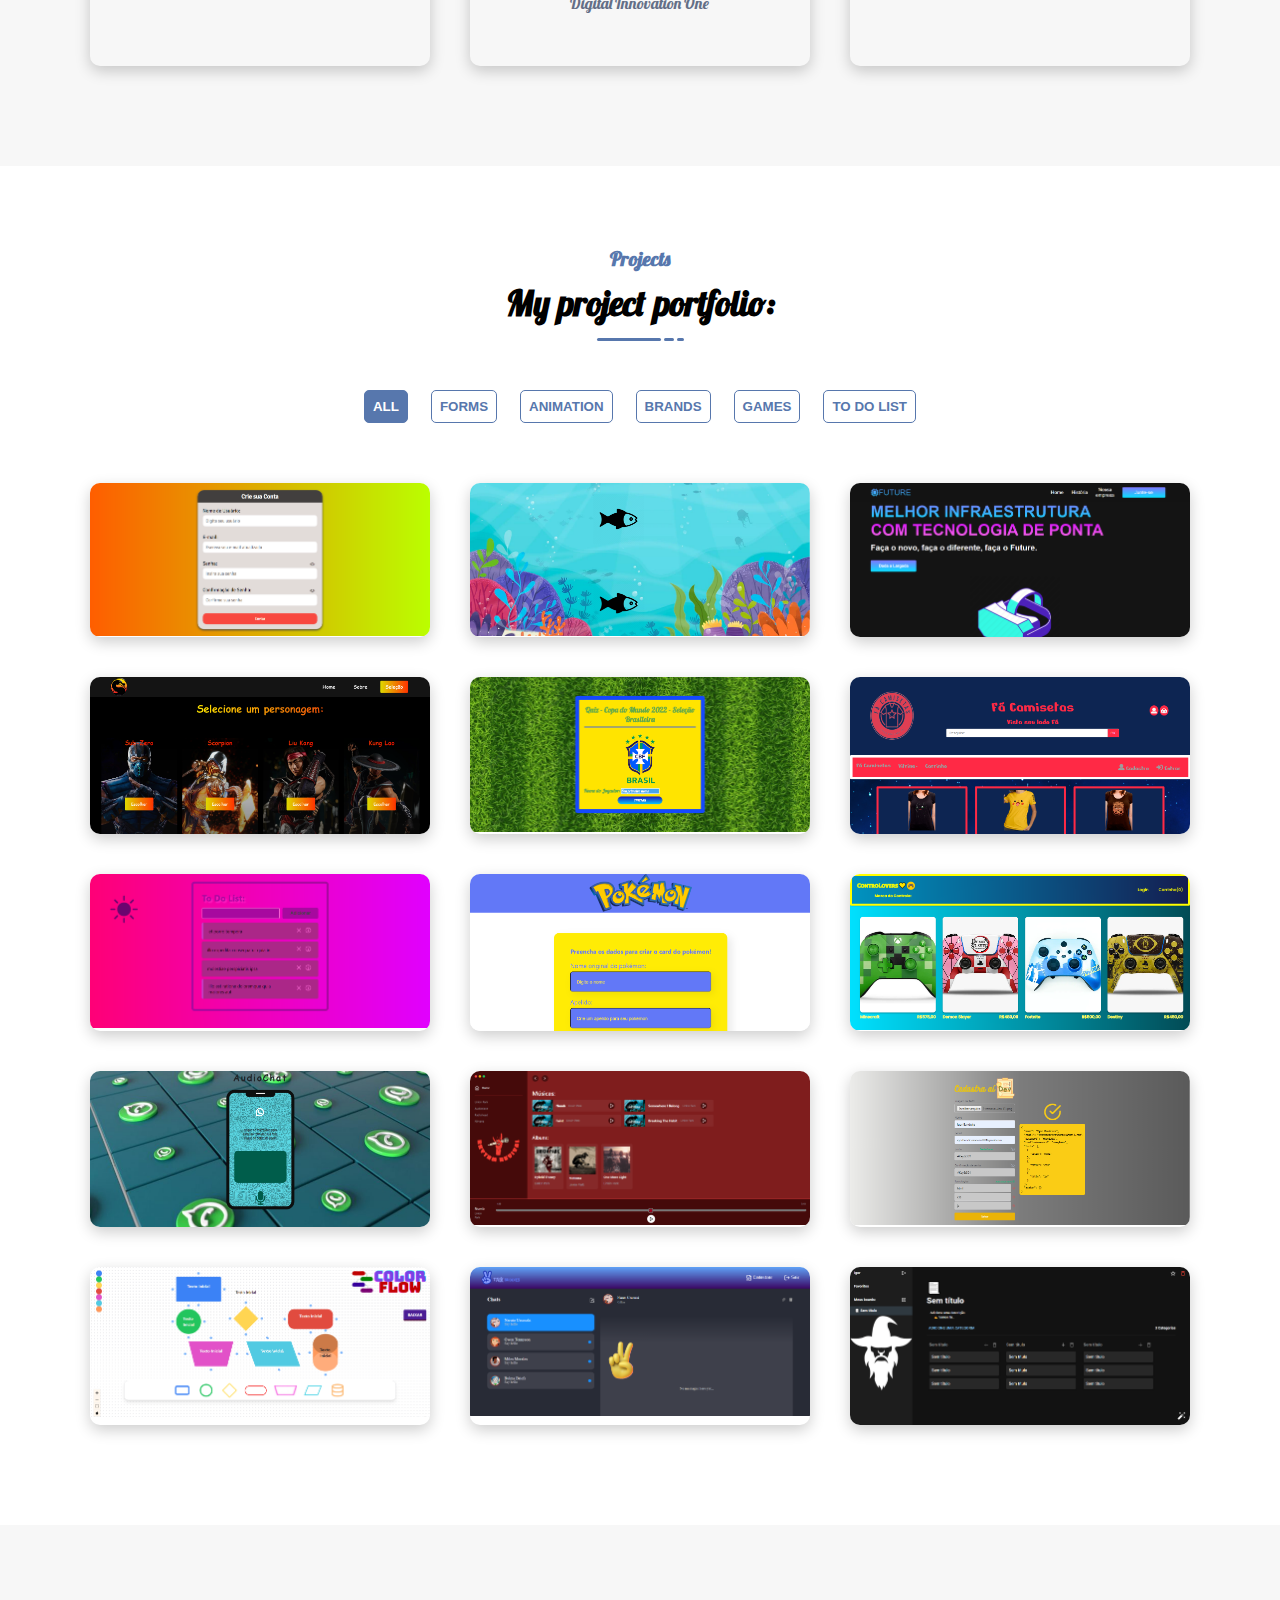
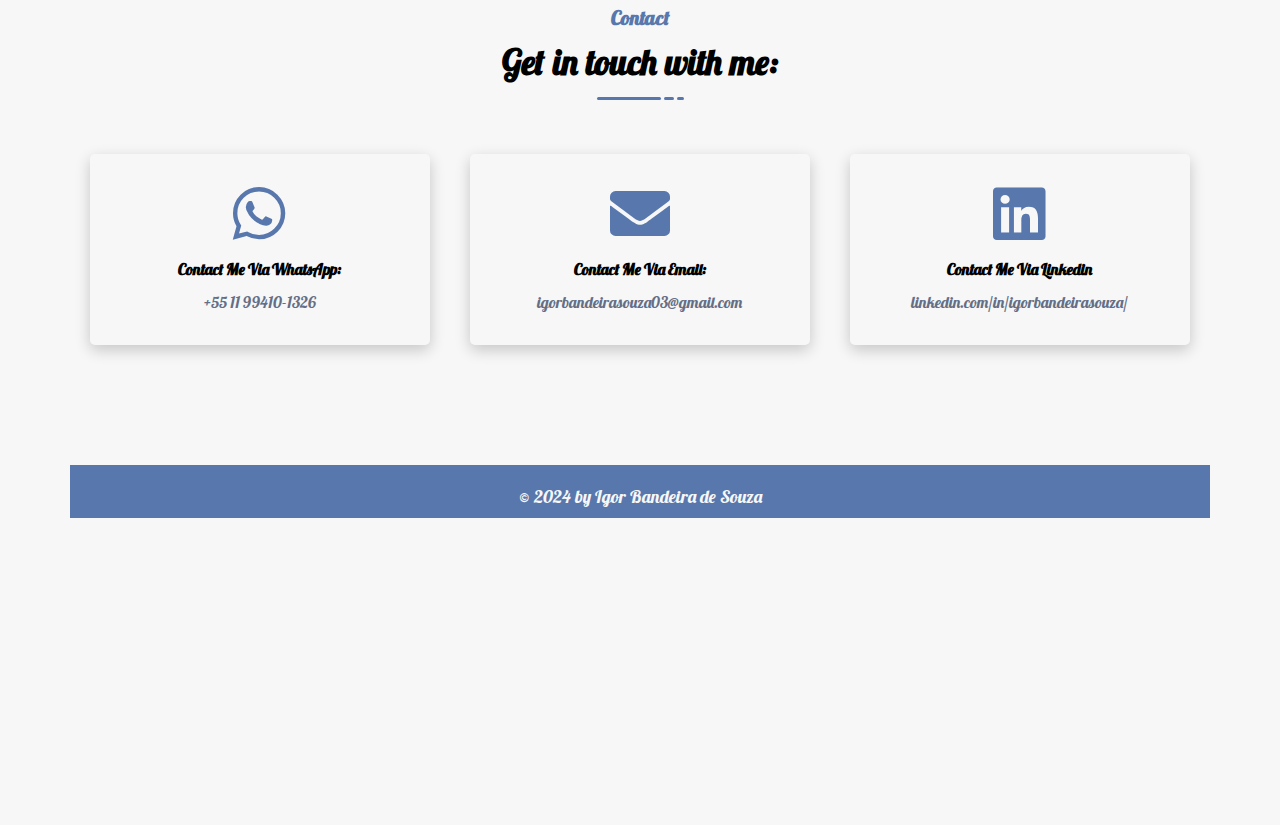
==== commit 031ad939: "Portfolio" ====
--- a/eng/index.html
+++ b/eng/index.html
@@ -400,7 +400,7 @@
             </p>
             <br>
             <p>
-              6th semester
+              Graduated
             </p>
             </div>
           </div>
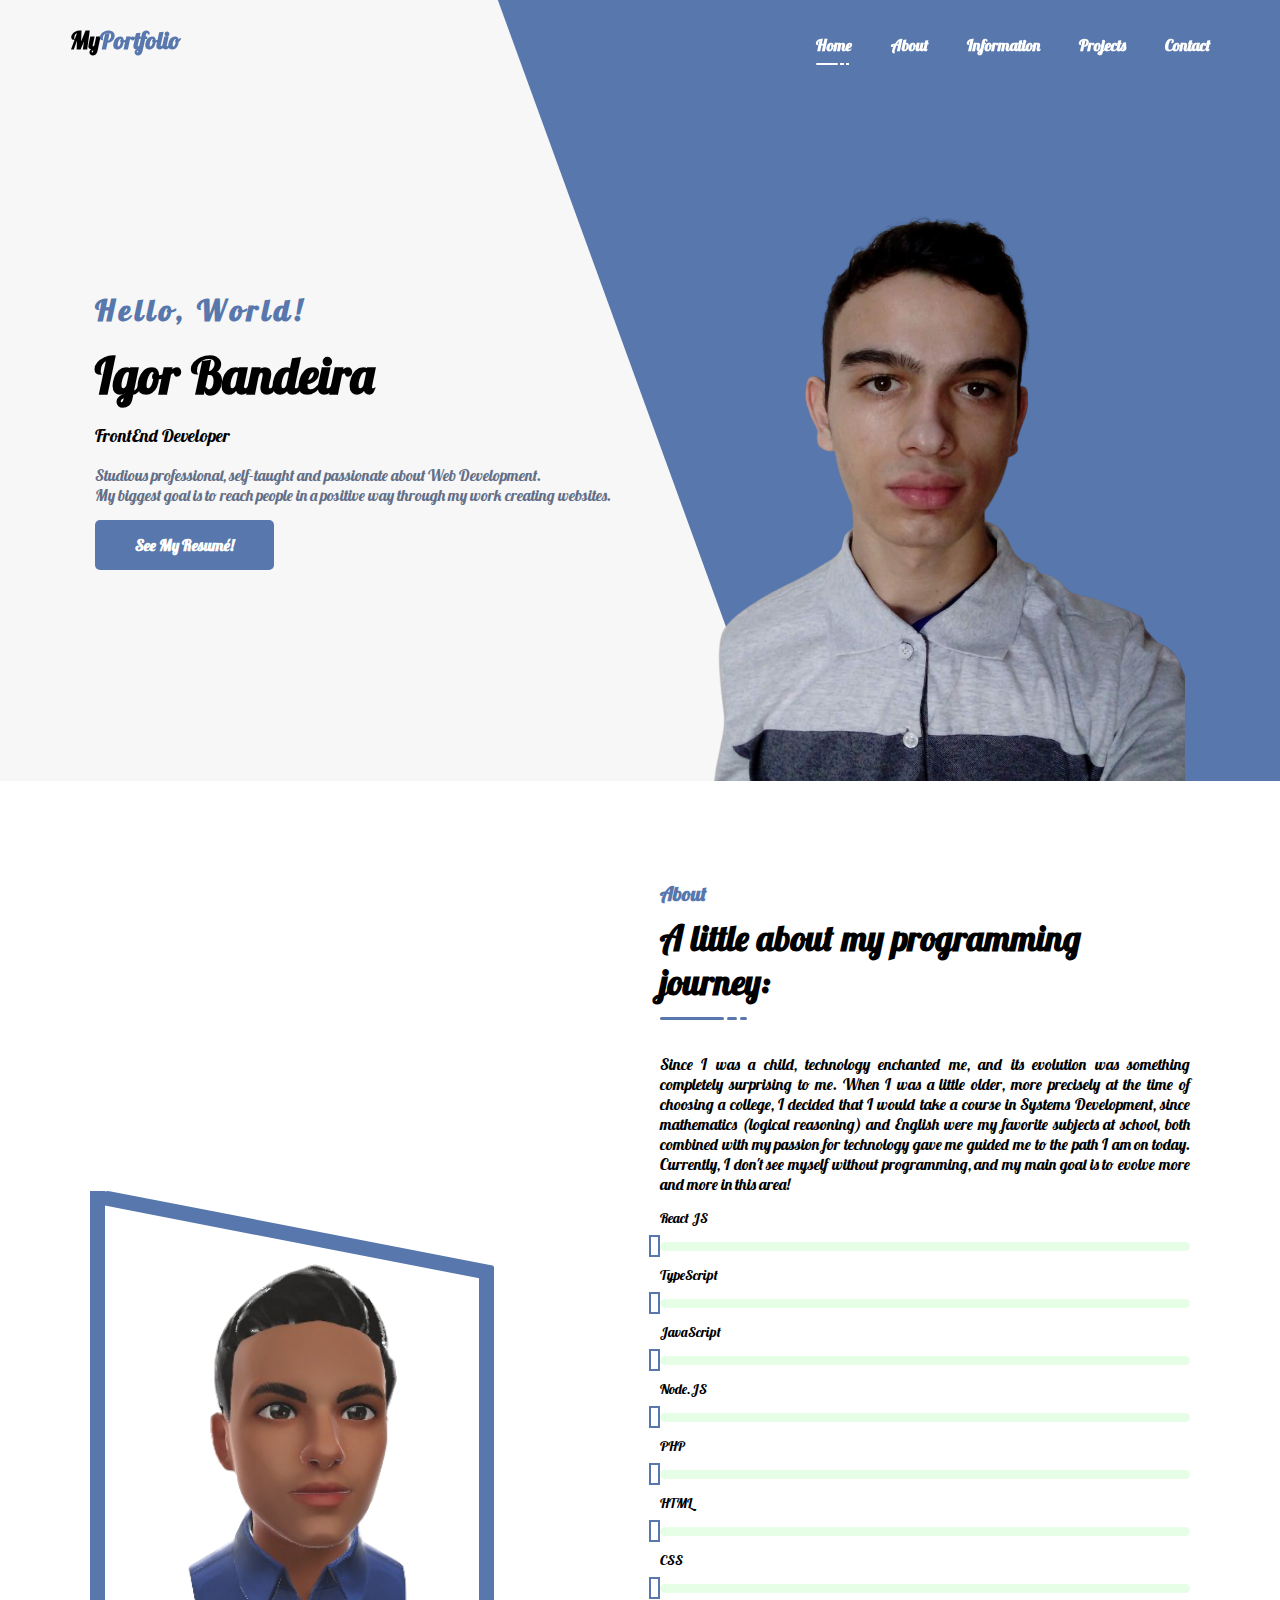
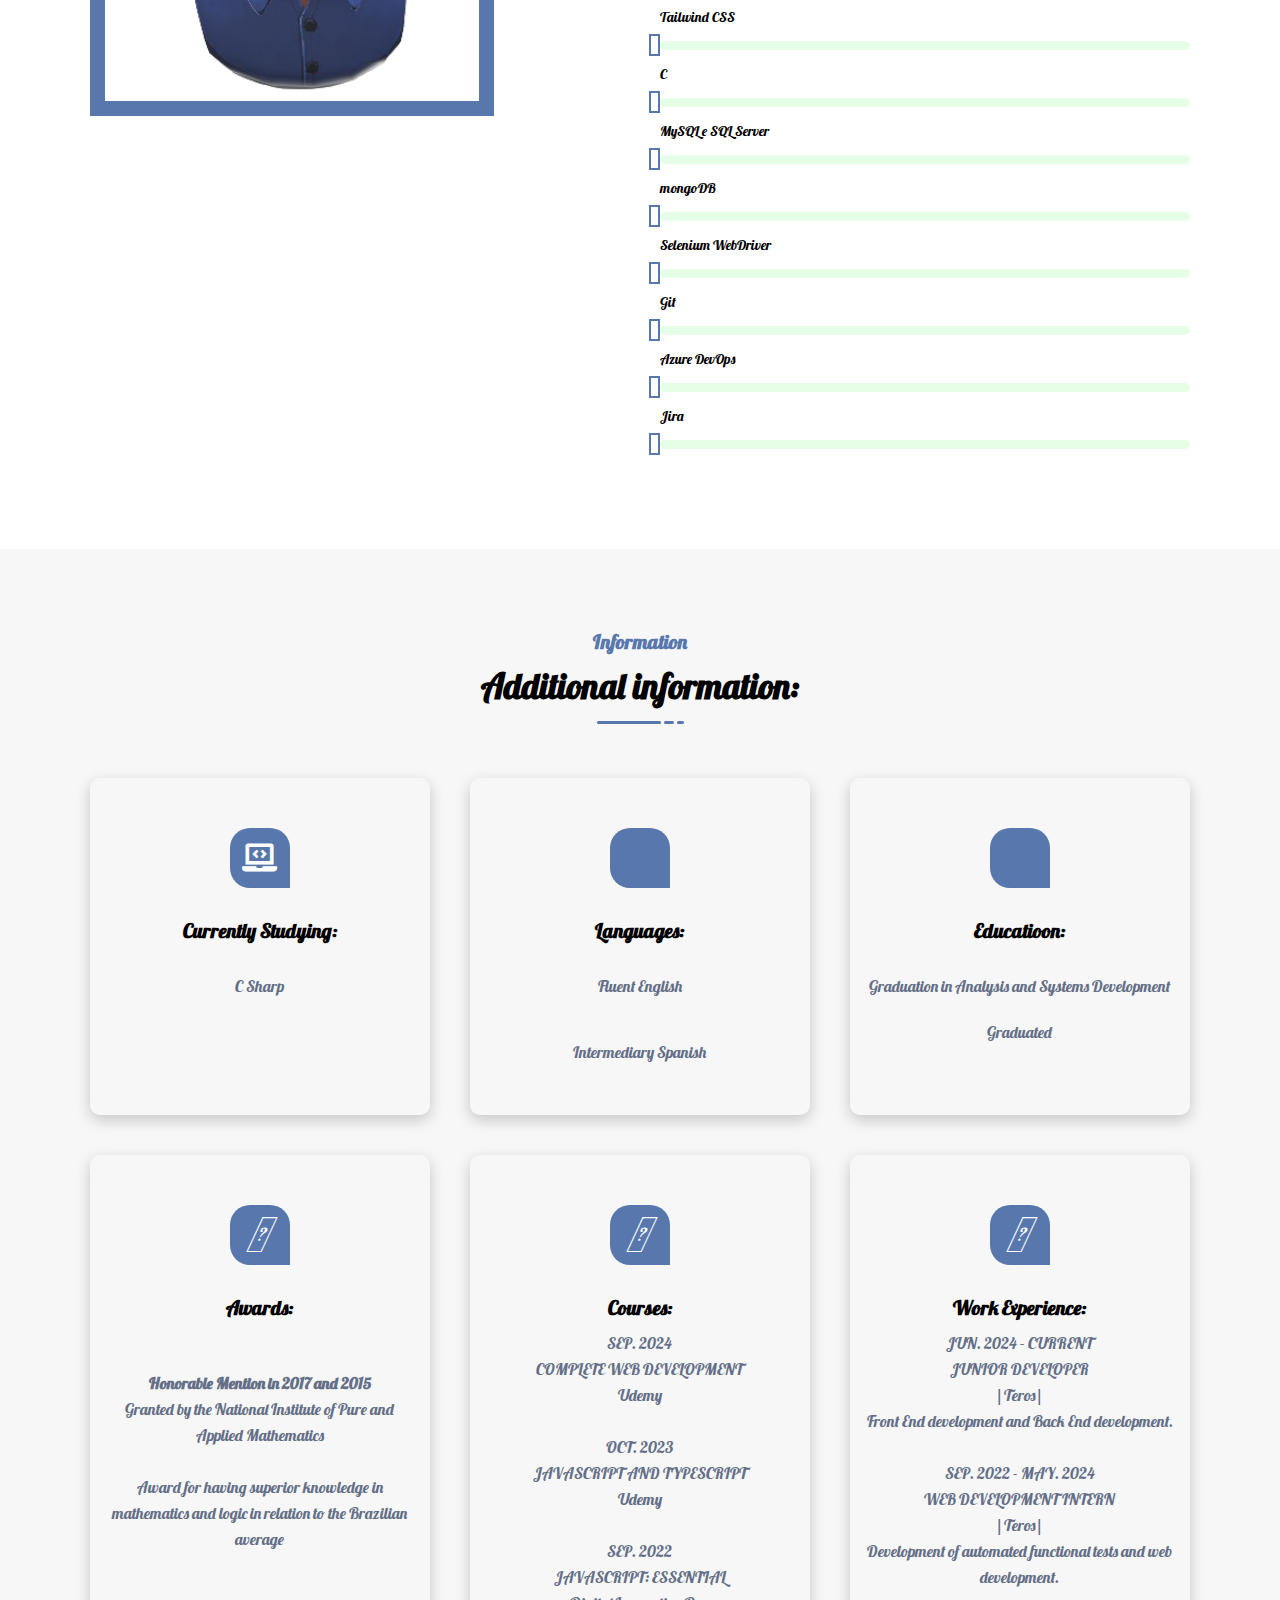
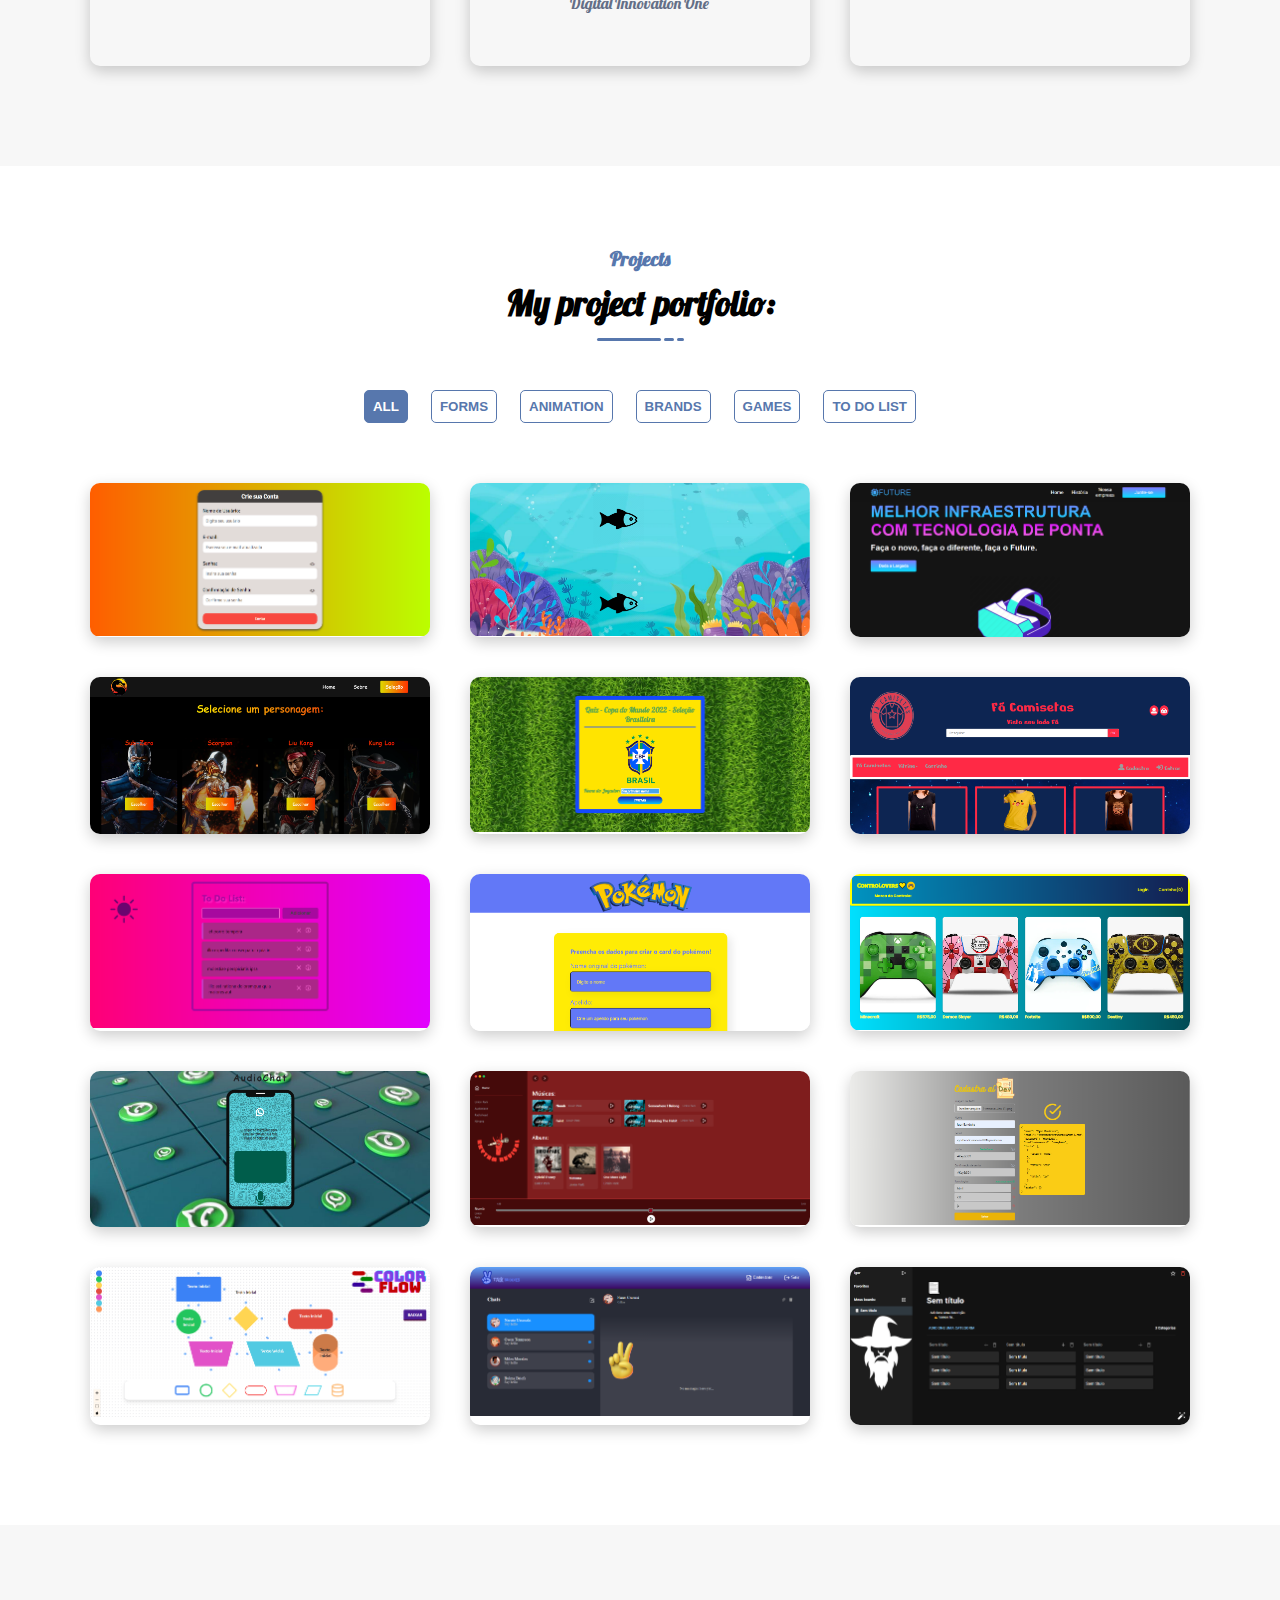
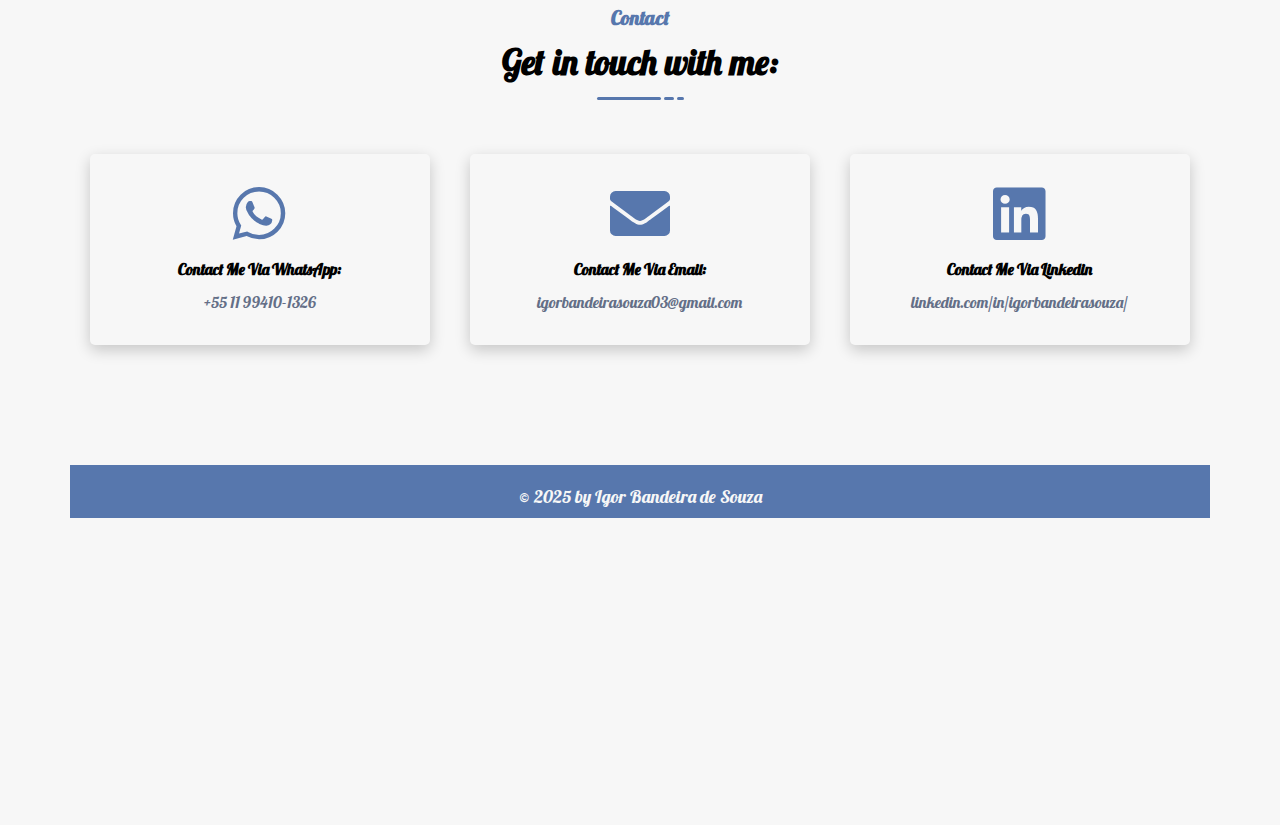
==== commit 28b9a293: "Portfolio" ====
--- a/eng/index.html
+++ b/eng/index.html
@@ -794,7 +794,7 @@
     <footer class="footer">
       <div class="container">
         <div class="row justify-content-center">
-          <p class="copyright-text">&copy; 2024 by Igor Bandeira de Souza</p>
+          <p class="copyright-text">&copy; 2025 by Igor Bandeira de Souza</p>
         </div>
       </div>
     </footer>
